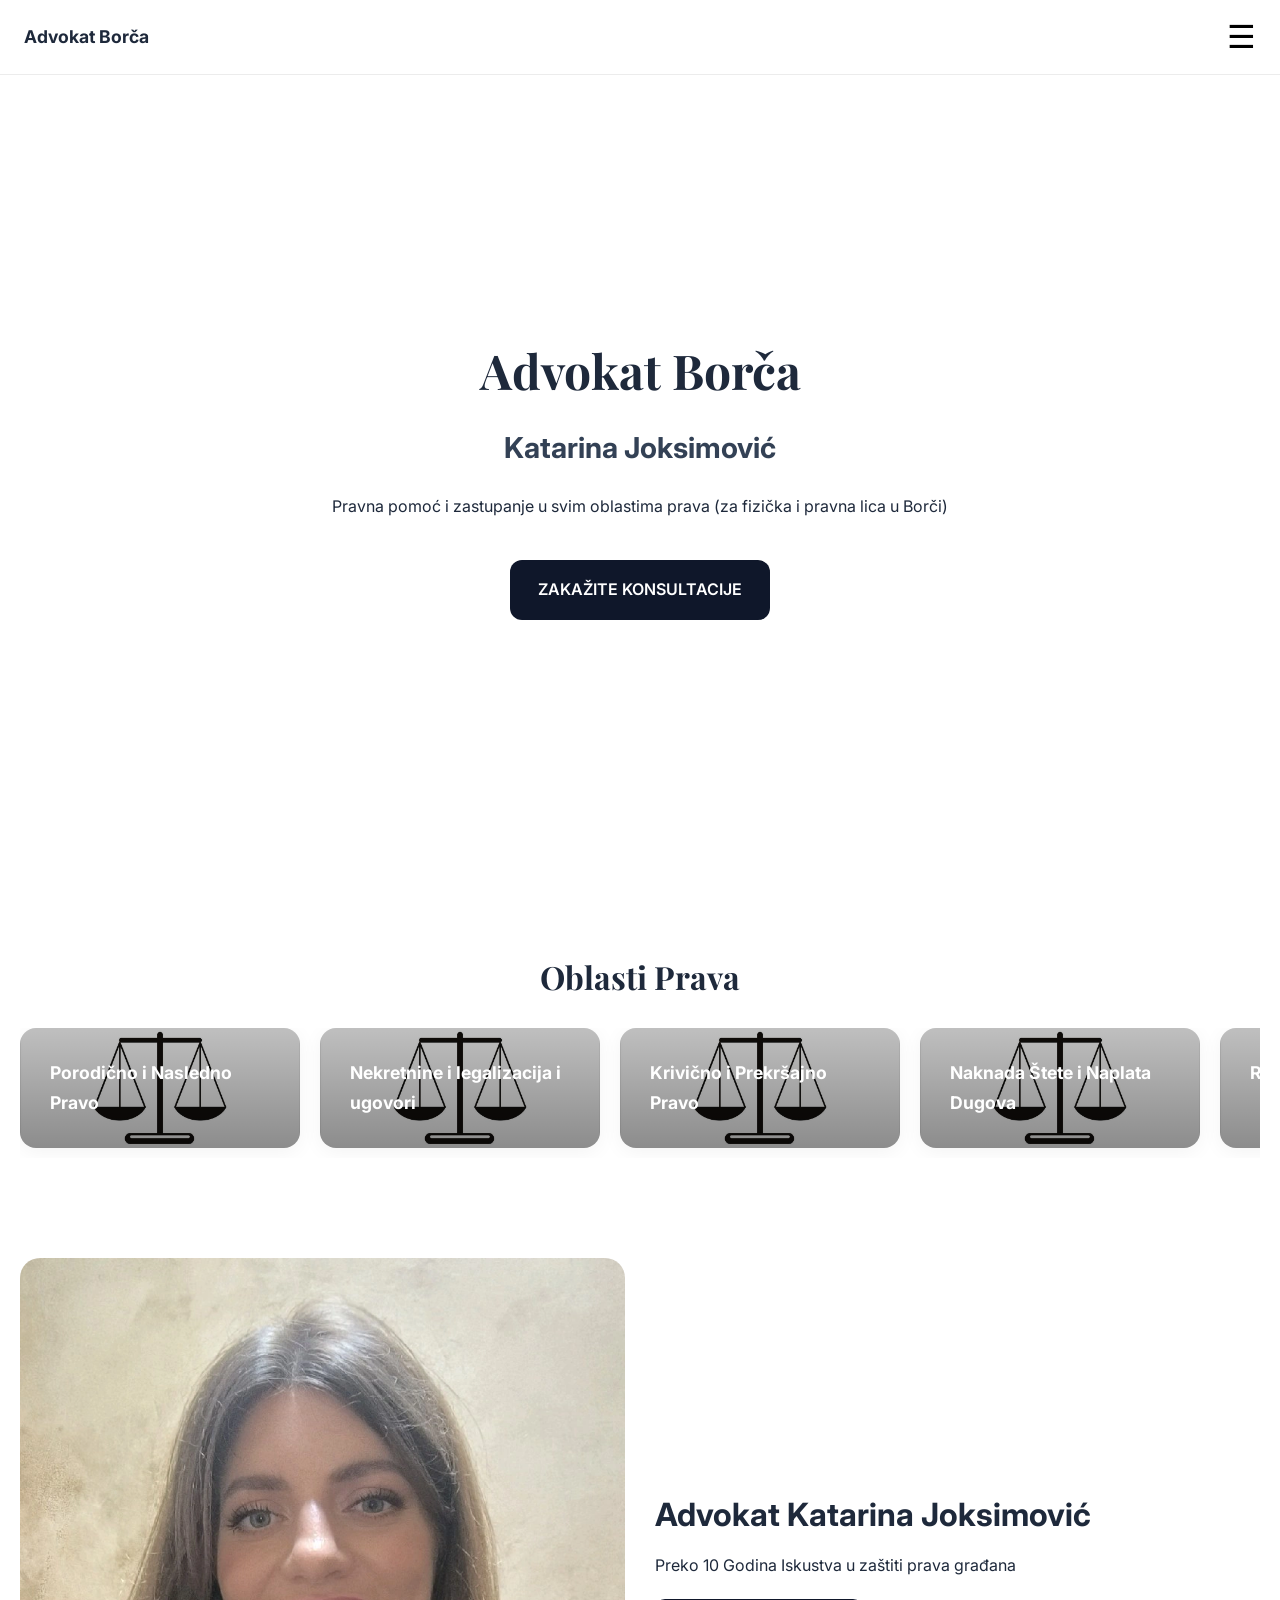
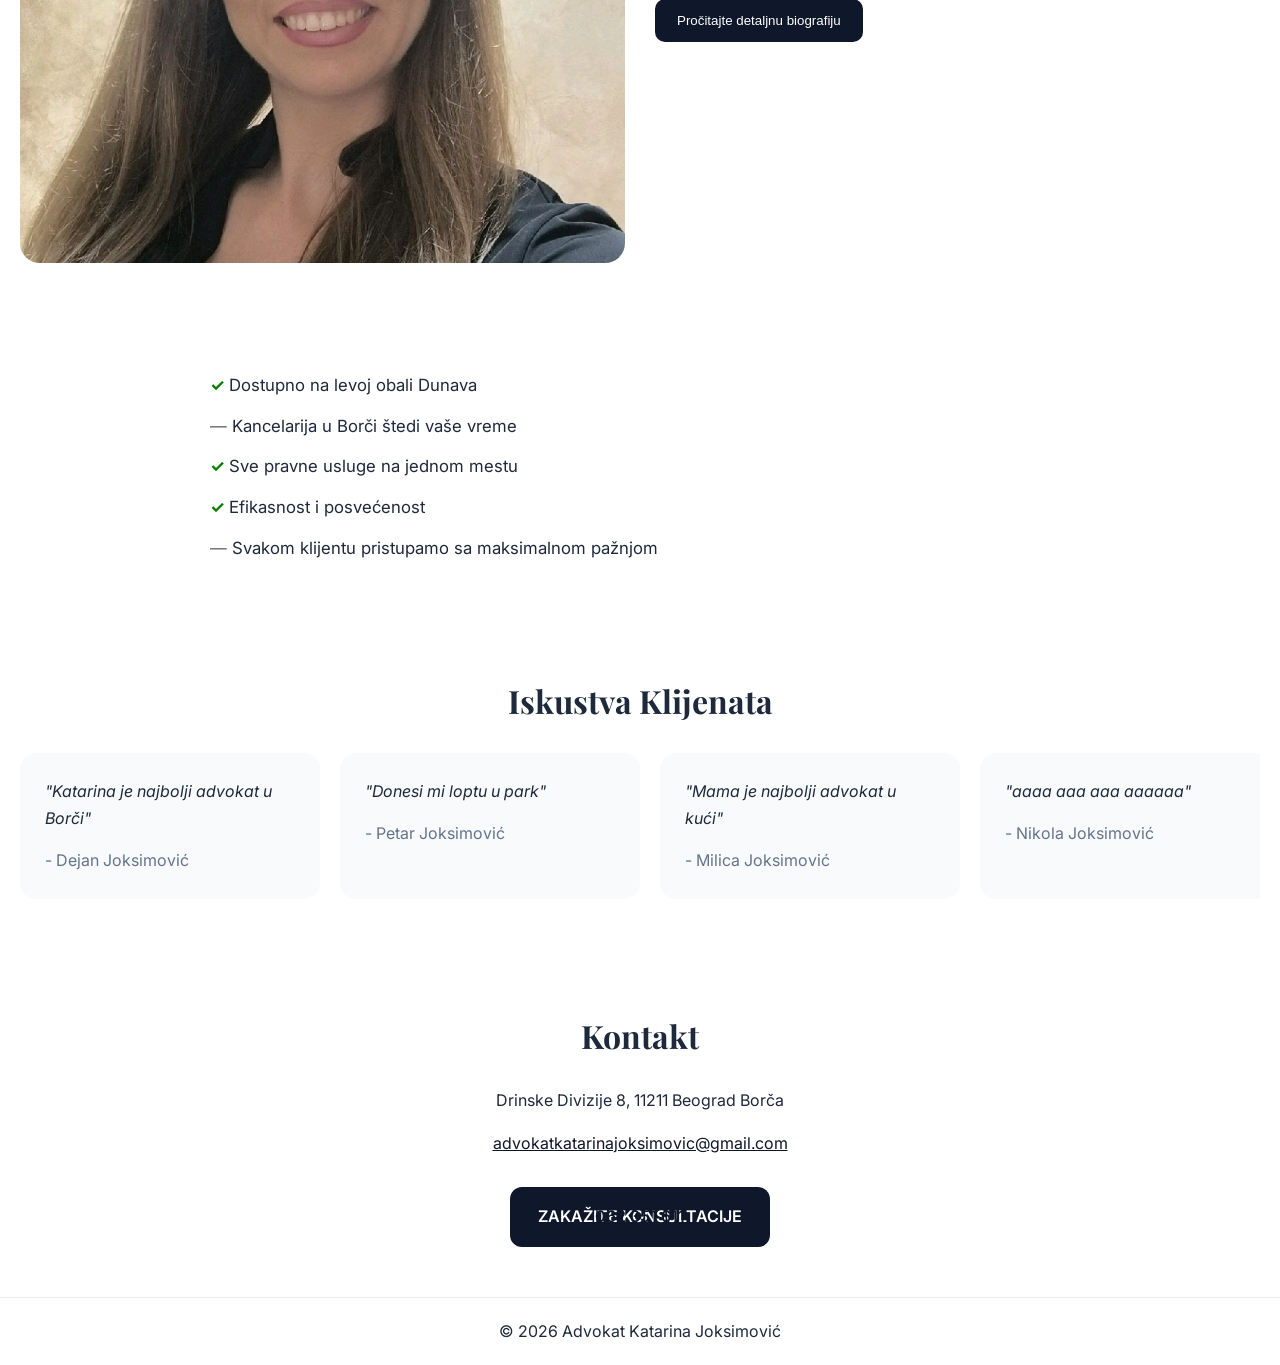
==== index.html @ 2fcada18 "Initial commit" ====
<!DOCTYPE html>
<html lang="sr">
<head>
    <meta charset="UTF-8">
    <meta name="viewport" content="width=device-width, initial-scale=1.0">
    <title>Advokat Borča | Katarina Joksimović</title>

    <meta name="description"
          content="Advokat Katarina Joksimović - Pravna pomoć i zastupanje u svim oblastima prava za fizička i pravna lica u Borči.">

    <link rel="stylesheet" href="css/style.css">

    <link rel="preconnect" href="https://fonts.googleapis.com">
    <link rel="preconnect" href="https://fonts.gstatic.com" crossorigin>

    <link href="https://fonts.googleapis.com/css2?family=Playfair+Display:wght@500;600;700&family=Inter:wght@300;400;500;600&display=swap"
          rel="stylesheet">
</head>
<body>

<header class="header">

    <div class="logo">
        <span>Advokat Borča</span>
    </div>

    <button id="menuBtn" class="menu-btn">
        ☰
    </button>

</header>

<nav id="mobileMenu" class="mobile-menu">

    <a href="#hero">Početna stranica</a>
    <a href="#biografija">Biografija</a>
    <a href="#oblasti">Oblasti prava</a>
    <a href="#kontakt">Kontakt</a>
    <a href="oblasti.html">Blog</a>

</nav>

<section id="hero" class="hero">

    <h1>Advokat Borča</h1>

    <h2>Katarina Joksimović</h2>

    <p>
        Pravna pomoć i zastupanje u svim oblastima prava
        (za fizička i pravna lica u Borči)
    </p>

    <div class="consultation-wrapper">

        <a
                href="#"
                class="consultation-btn"
                data-phone="+38163434047"
        >
            <span class="front">
                ZAKAŽITE KONSULTACIJE
            </span>
        </a>

    </div>

</section>

<section id="oblasti" class="section">

    <h2 class="section-title">
        Oblasti Prava
    </h2>

    <div class="cards-scroll">

        <a href="oblasti.html#porodicno" class="area-card porodicno">
            <h3>Porodično i Nasledno Pravo</h3>
        </a>

        <a href="oblasti.html#nekretnine" class="area-card nekretnine">
            <h3>Nekretnine i legalizacija i ugovori</h3>
        </a>

        <a href="oblasti.html#krivicno" class="area-card krivicno">
            <h3>Krivično i Prekršajno Pravo</h3>
        </a>

        <a href="oblasti.html#steta" class="area-card steta">
            <h3>Naknada Štete i Naplata Dugova</h3>
        </a>

        <a href="oblasti.html#radno" class="area-card radno">
            <h3>Radno i Privredno Pravo</h3>
        </a>

    </div>

</section>

<section id="biografija" class="section biography">

    <div class="bio-image">

        <img
                src="images/katarina.jpg"
                alt="Advokat Katarina Joksimović"
        >

    </div>

    <div class="bio-content">

        <h2>
            Advokat Katarina Joksimović
        </h2>

        <p>
            Preko 10 Godina Iskustva u zaštiti prava građana
        </p>

        <button id="bioBtn" class="bio-btn">
            Pročitajte detaljnu biografiju
        </button>

    </div>

</section>

<div id="bioDrawer" class="drawer">

    <div class="drawer-content">

        <button id="closeDrawer" class="close-btn">
            ✕
        </button>

        <h3>Biografija</h3>

        <p>
            test123 test123 test123 test123 test123 test123
            test123 test123 test123 test123 test123 test123
            test123 test123 test123 test123 test123 test123
            test123 test123 test123 test123 test123 test123
            test123 test123 test123 test123 test123 test123
        </p>

    </div>

</div>

<section class="section advantages">

    <div class="adv-item check">
        Dostupno na levoj obali Dunava
    </div>

    <div class="adv-item dash">
        Kancelarija u Borči štedi vaše vreme
    </div>

    <div class="adv-item check">
        Sve pravne usluge na jednom mestu
    </div>

    <div class="adv-item check">
        Efikasnost i posvećenost
    </div>

    <div class="adv-item dash">
        Svakom klijentu pristupamo sa maksimalnom pažnjom
    </div>

</section>

<section class="section">

    <h2 class="section-title">
        Iskustva Klijenata
    </h2>

    <div class="cards-scroll">

        <div class="quote-card">
            <p>
                "Katarina je najbolji advokat u Borči"
            </p>
            <span>
                - Dejan Joksimović
            </span>
        </div>

        <div class="quote-card">
            <p>
                "Donesi mi loptu u park"
            </p>
            <span>
                - Petar Joksimović
            </span>
        </div>

        <div class="quote-card">
            <p>
                "Mama je najbolji advokat u kući"
            </p>
            <span>
                - Milica Joksimović
            </span>
        </div>

        <div class="quote-card">
            <p>
                "aaaa aaa aaa aaaaaa"
            </p>
            <span>
                - Nikola Joksimović
            </span>
        </div>

    </div>

</section>

<section id="kontakt" class="section contact">

    <h2 class="section-title">
        Kontakt
    </h2>

    <p>
        Drinske Divizije 8,
        11211 Beograd Borča
    </p>

    <p>
        <a href="mailto:advokatkatarinajoksimovic@gmail.com">
            advokatkatarinajoksimovic@gmail.com
        </a>
    </p>

    <div class="contact-button">

        <a
                href="#"
                class="consultation-btn"
                data-phone="+38163434047"
        >

            <span class="front">
                ZAKAŽITE KONSULTACIJE
            </span>

            <span class="back">
                062 351 611
            </span>

        </a>

    </div>

</section>

<a
        href="tel:+38162351611"
        class="floating-call"
        aria-label="Pozovite"
>
    📞
</a>

<footer class="footer">

    <p>
        © 2026 Advokat Katarina Joksimović
    </p>

</footer>

<script src="js/app.js"></script>

</body>
</html>
---- css/style.css ----
/* RESET */

* {
    margin: 0;
    padding: 0;
    box-sizing: border-box;
}

html {
    scroll-behavior: smooth;
}

body {
    font-family: "Inter", sans-serif;
    color: #1e293b;
    background: #ffffff;
    line-height: 1.7;
}

/* Prevent text selection and hide caret by default, but allow in form fields */
html, body, *:not(input):not(textarea):not(select):not([contenteditable]) {
    -webkit-user-select: none;
    -moz-user-select: none;
    -ms-user-select: none;
    user-select: none;

    /* hide text caret when elements somehow become editable */
    caret-color: transparent;

    /* use default arrow cursor for text/blocks */
    cursor: default;
}

/* Keep interactive elements showing pointer cursor */
a, button, .menu-btn, .bio-btn, .consultation-btn, .area-card, .mobile-menu a, .floating-call {
    cursor: pointer;
    /* still prevent selection on these elements */
    -webkit-user-select: none;
    -moz-user-select: none;
    -ms-user-select: none;
    user-select: none;
}

/* Allow normal selection and caret in form controls and contenteditable areas */
input, textarea, select, [contenteditable] {
    -webkit-user-select: text;
    -moz-user-select: text;
    -ms-user-select: text;
    user-select: text;
    caret-color: auto;
    cursor: text;
}

/* HEADER */

.header {
    position: fixed;
    top: 0;
    left: 0;
    width: 100%;
    background: white;
    border-bottom: 1px solid #ececec;
    z-index: 1000;

    display: flex;
    justify-content: space-between;
    align-items: center;

    padding: 18px 24px;
}

.logo {
    font-weight: 700;
    font-size: 1.1rem;
}

.menu-btn {
    background: none;
    border: none;
    font-size: 2rem;
    cursor: pointer;
}

/* MOBILE MENU */

.mobile-menu {
    position: fixed;
    top: 70px;
    right: -100%;
    width: 260px;
    background: white;
    box-shadow: -5px 0 20px rgba(0,0,0,.08);

    display: flex;
    flex-direction: column;

    transition: .3s;
    z-index: 999;
}

.mobile-menu.active {
    right: 0;
}

.mobile-menu a {
    padding: 18px;
    text-decoration: none;
    color: #1e293b;
    border-bottom: 1px solid #ececec;
}

/* HERO */

.hero {
    min-height: 100vh;

    display: flex;
    flex-direction: column;
    justify-content: center;
    align-items: center;

    text-align: center;

    padding: 100px 20px 50px; /* reduced vertical spacing */
}

.hero h1 {
    font-family: "Playfair Display", serif;
    font-size: 3rem;
    margin-bottom: 12px;
}

.hero h2 {
    font-size: 1.8rem;
    margin-bottom: 20px;
    color: #334155;
}

.hero p {
    max-width: 700px;
    margin-bottom: 40px;
}

/* CONSULTATION BUTTON */

.consultation-wrapper {
}

.consultation-btn {
    position: relative;

    width: 260px;
    height: 60px;

    display: block;

    text-decoration: none;

    cursor: pointer;
    border-radius: 12px;
    overflow: visible;
}

/* faces */
.consultation-btn span {
    position: absolute;

    width: 100%;
    height: 100%;

    display: flex;
    align-items: center;
    justify-content: center;

    border-radius: 12px;

    font-weight: 600;
}

.front {
    background: #0f172a;
    color: white;
}

.back {
    display: none;
}

/* make sure hover/active/focus do not change transform or animate */
.consultation-btn:hover,
.consultation-btn:active,
.consultation-btn:focus,
.consultation-btn .front:hover,
.consultation-btn .back:hover {
    box-shadow: none !important;
    opacity: 1 !important;
}

/* ensure no outline on focus (optional accessible change can be added) */
.consultation-btn:focus {
    outline: none;
}

/* GENERAL */

.section {
    padding: 50px 20px; /* reduced from 80px */
}

.section-title {
    text-align: center;
    margin-bottom: 24px; /* reduced from 40px */

    font-size: 2rem;
    font-family: "Playfair Display", serif;
}

/* CAROUSELS */

.cards-scroll {
    display: flex;
    gap: 20px;

    overflow-x: auto;

    scroll-snap-type: x mandatory;

    padding-bottom: 10px; /* slightly reduced */
}

.cards-scroll::-webkit-scrollbar {
    height: 8px;
}

.cards-scroll::-webkit-scrollbar-thumb {
    background: #d6d6d6;
    border-radius: 10px;
}

/* PRACTICE AREA CARDS */

.area-card {
    min-width: 280px;

    text-decoration: none;
    color: inherit;

    background: #f8fafc;
    border-radius: 16px;

    padding: 30px;

    box-shadow: 0 4px 20px rgba(0,0,0,.05);

    scroll-snap-align: start;

    transition: .25s;

    position: relative;
    overflow: hidden;
    color: white; /* text over image */
}

.area-card::after {
    content: "";
    position: absolute;
    inset: 0;
    background: linear-gradient(180deg, rgba(0,0,0,0.25), rgba(0,0,0,0.45));
    pointer-events: none;
}

.area-card h3 {
    font-size: 1.1rem;
    position: relative; /* above overlay */
    z-index: 2;
}

.area-card.porodicno {
    background-image: url('../images/porodicno.jpg');
    background-size: cover;
    background-position: center;
}

.area-card.nekretnine {
    background-image: url('../images/nekretnine.jpg');
    background-size: cover;
    background-position: center;
}

.area-card.krivicno {
    background-image: url('../images/krivicno.jpg');
    background-size: cover;
    background-position: center;
}

.area-card.steta {
    background-image: url('../images/steta.jpg');
    background-size: cover;
    background-position: center;
}

.area-card.radno {
    background-image: url('../images/radno.jpg');
    background-size: cover;
    background-position: center;
}

/* BIOGRAPHY */

.biography {
    display: flex;
    align-items: center;
    gap: 30px; /* reduced from 50px */
}

.bio-image {
    flex: 1;
}

.bio-image img {
    width: 100%;
    border-radius: 20px;
}

.bio-content {
    flex: 1;
}

.bio-content h2 {
    font-size: 2rem;
    margin-bottom: 10px;
}

.bio-content p {
    margin-bottom: 20px;
}

.bio-btn {
    background: #0f172a;
    color: white;

    border: none;

    padding: 14px 22px;

    border-radius: 10px;

    cursor: pointer;
}

/* DRAWER */

.drawer {
    position: fixed;

    top: 0;
    right: -100%;

    width: 420px;
    max-width: 100%;

    height: 100vh;

    background: white;

    box-shadow: -5px 0 20px rgba(0,0,0,.15);

    transition: .3s;

    z-index: 2000;
}

.drawer.active {
    right: 0;
}

.drawer-content {
    padding: 30px;
}

.close-btn {
    background: none;
    border: none;

    font-size: 1.6rem;

    cursor: pointer;

    margin-bottom: 20px;
}

/* ADVANTAGES */

.advantages {
    max-width: 900px;
    margin: auto;
}

.adv-item {
    margin-bottom: 12px; /* reduced from 18px */
    font-size: 1.05rem;
}

.adv-item.check::before {
    content: "✓ ";
    color: green;
    font-weight: bold;
}

.adv-item.dash::before {
    content: "— ";
    color: #666;
}

/* QUOTES */

.quote-card {
    min-width: 300px;

    background: #f8fafc;

    border-radius: 16px;

    padding: 25px;

    scroll-snap-align: start;
}

.quote-card p {
    font-style: italic;
    margin-bottom: 15px;
}

.quote-card span {
    color: #64748b;
}

/* CONTACT */

.contact {
    text-align: center;
}

.contact p {
    margin-bottom: 15px;
}

.contact a {
    color: #0f172a;
}

.contact-button {
    margin-top: 30px;

    display: flex;
    justify-content: center;
}

/* FLOATING CALL */

.floating-call {
    position: fixed;

    bottom: 20px;
    left: 20px;

    width: 60px;
    height: 60px;

    border-radius: 50%;

    background: #0f172a;
    color: white;

    display: none;

    align-items: center;
    justify-content: center;

    text-decoration: none;

    font-size: 1.6rem;

    box-shadow: 0 8px 25px rgba(0,0,0,.2);

    z-index: 999;
}

/* FOOTER */

.footer {
    text-align: center;
    padding: 20px 20px; /* reduced from 30px */
    border-top: 1px solid #ececec;
}

/* RESPONSIVE */

@media (max-width: 768px) {

    .hero h1 {
        font-size: 2.3rem;
    }

    .hero h2 {
        font-size: 1.3rem;
    }

    .biography {
        flex-direction: column;
    }

    .bio-content {
        text-align: center;
    }

    .floating-call {
        display: flex;
    }

    /* On mobile disable flip and show only the label (tel link) */

    .consultation-btn {
        width: 280px;
        transform: none !important;
    }

    .consultation-btn .back {
        display: none;
    }

    .consultation-btn .front {
        position: relative;
        display: flex;
    }

}

@media (min-width: 769px) {

    .mobile-menu {
        width: 300px;
    }
}
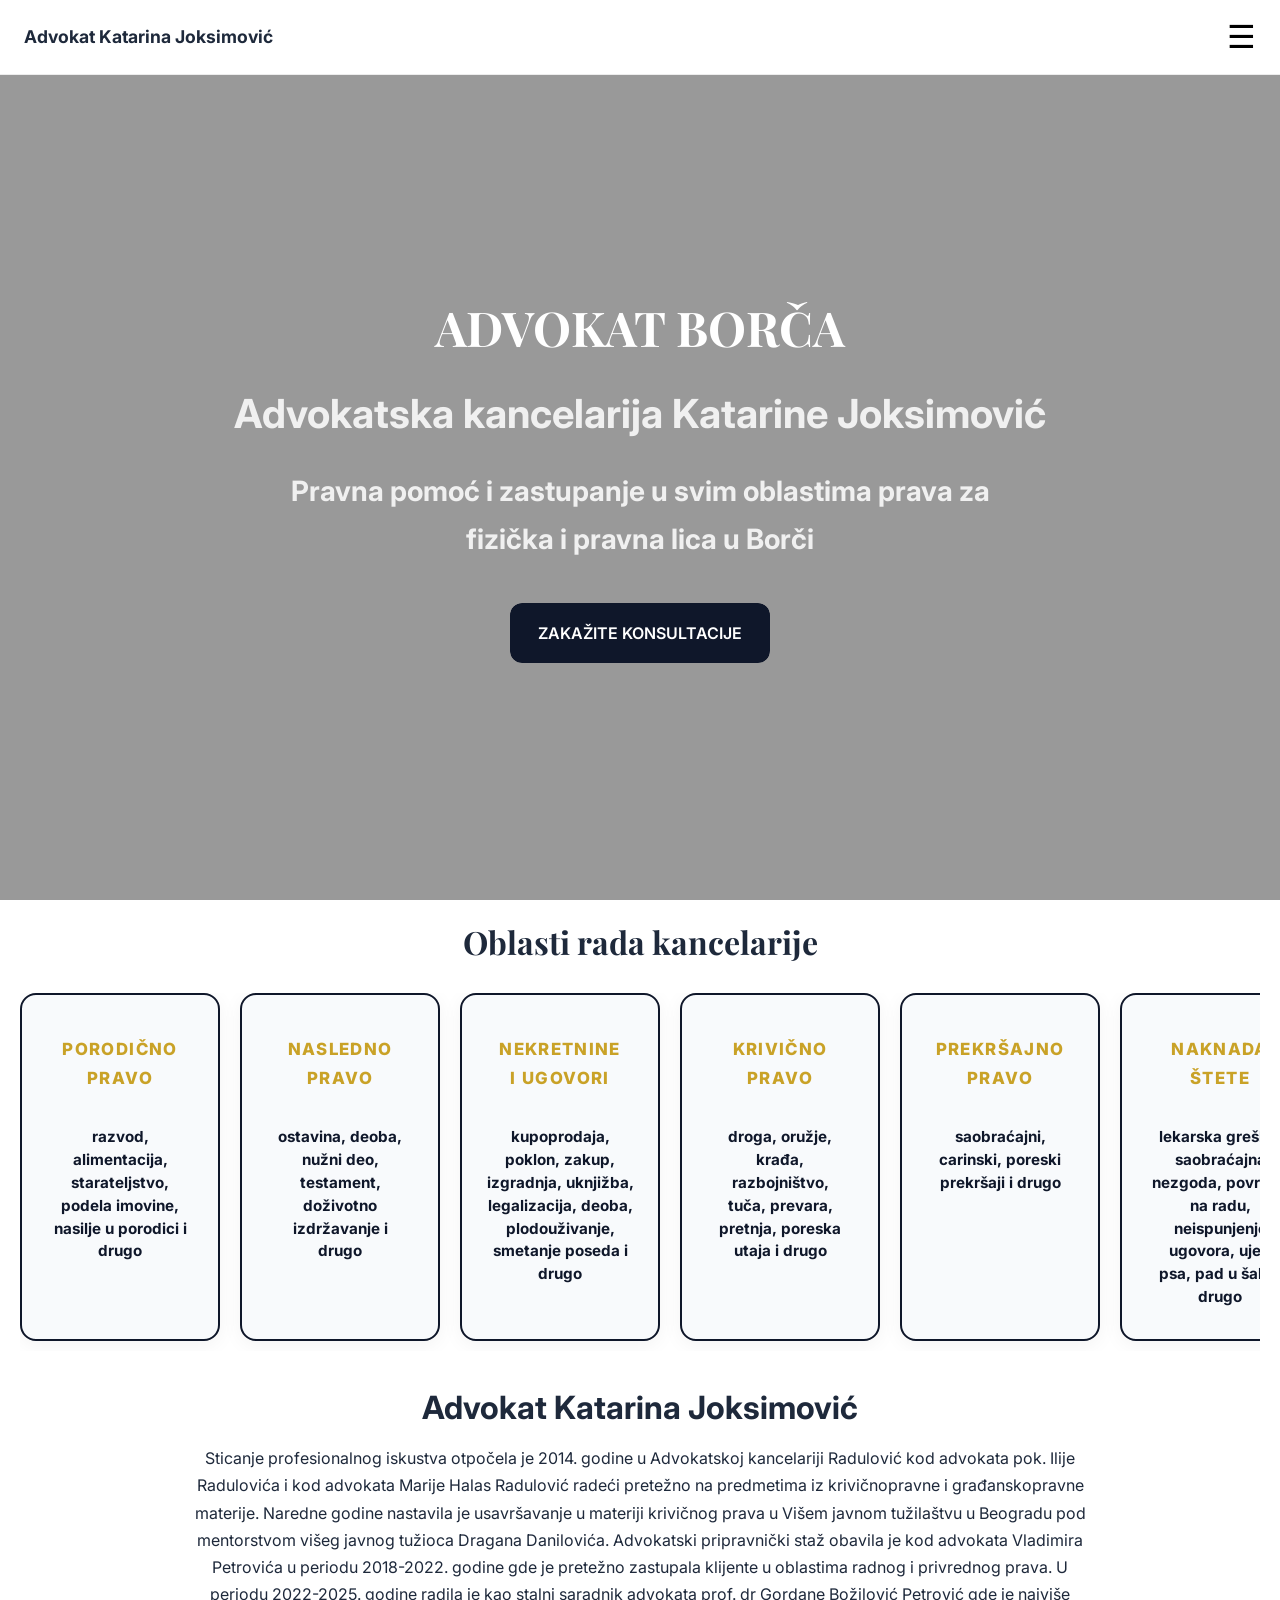
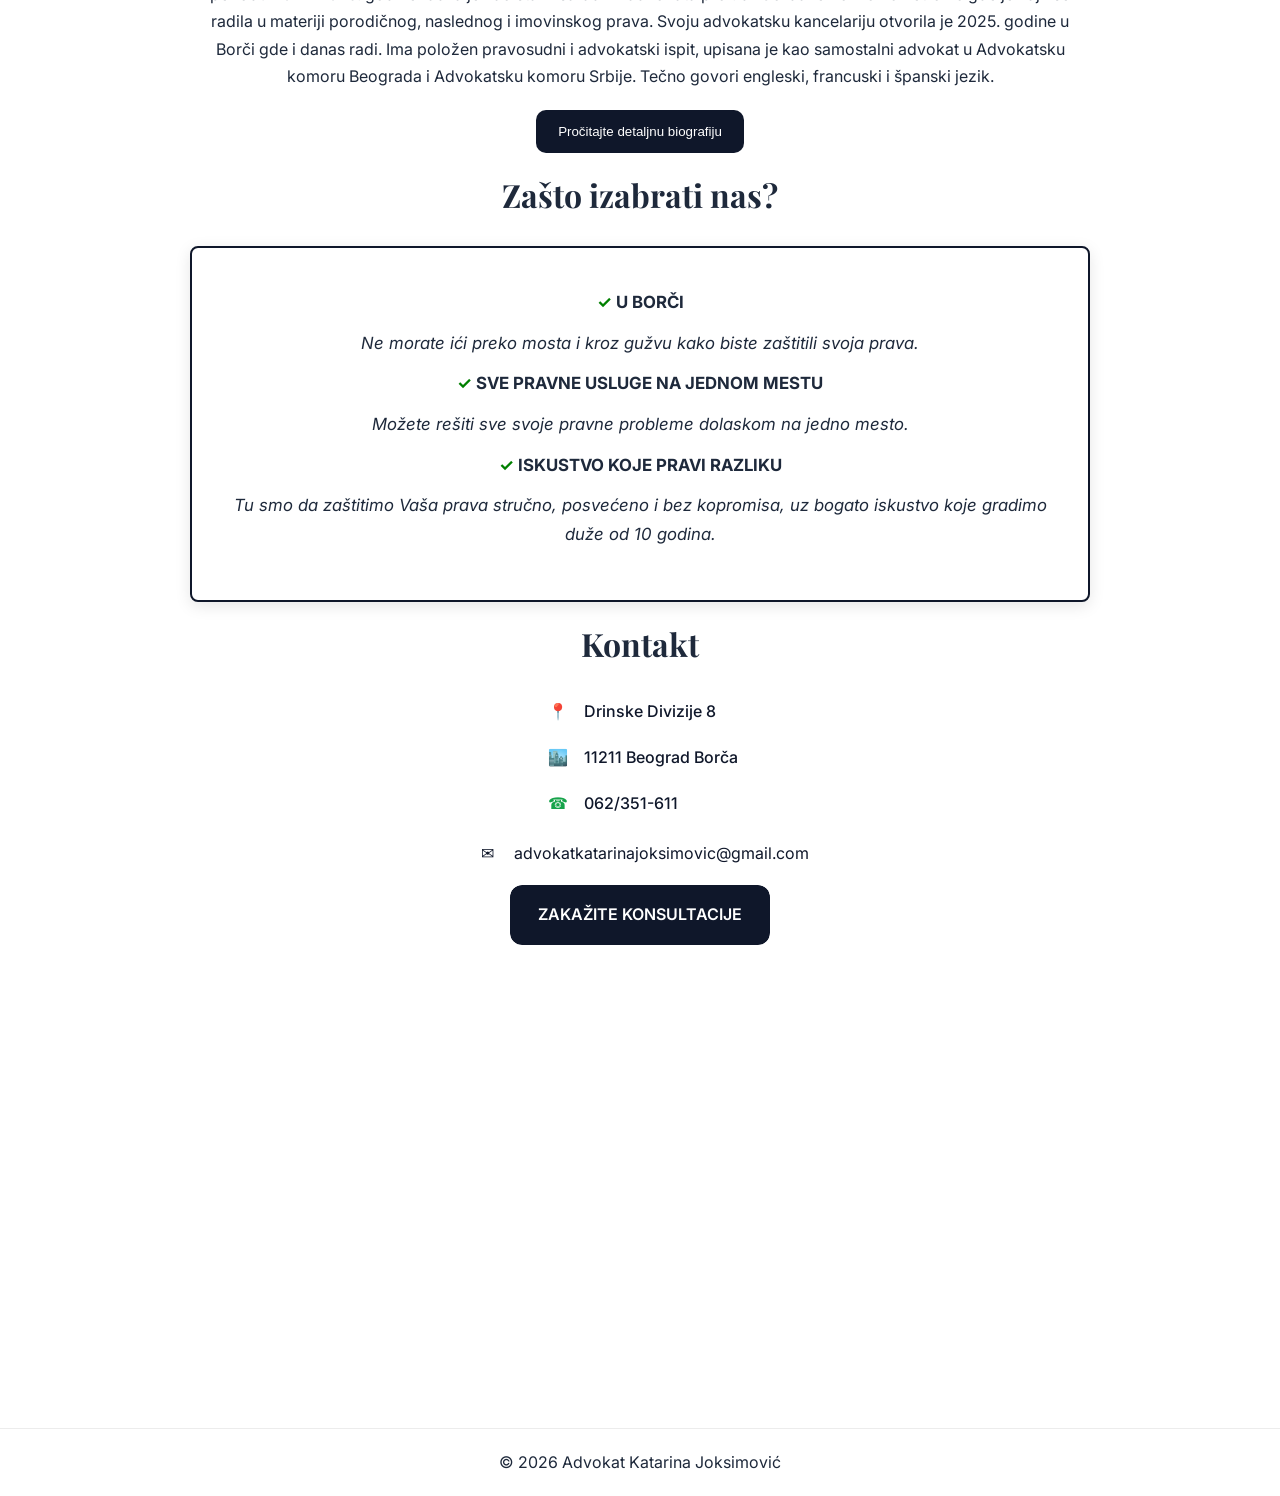
==== commit 8392495e: "first draft" ====
--- a/index.html
+++ b/index.html
@@ -21,7 +21,7 @@
 <header class="header">
 
     <div class="logo">
-        <span>Advokat Borča</span>
+        <span>Advokat Katarina Joksimović</span>
     </div>
 
     <button id="menuBtn" class="menu-btn">
@@ -33,23 +33,22 @@
 <nav id="mobileMenu" class="mobile-menu">
 
     <a href="#hero">Početna stranica</a>
+    <a href="#oblasti">Oblasti rada</a>
     <a href="#biografija">Biografija</a>
-    <a href="#oblasti">Oblasti prava</a>
     <a href="#kontakt">Kontakt</a>
-    <a href="oblasti.html">Blog</a>
 
 </nav>
 
 <section id="hero" class="hero">
 
-    <h1>Advokat Borča</h1>
-
-    <h2>Katarina Joksimović</h2>
-
-    <p>
+    <h1>ADVOKAT BORČA</h1>
+
+    <h2>Advokatska kancelarija Katarine Joksimović</h2>
+
+    <h3>
         Pravna pomoć i zastupanje u svim oblastima prava
-        (za fizička i pravna lica u Borči)
-    </p>
+        za fizička i pravna lica u Borči
+    </h3>
 
     <div class="consultation-wrapper">
 
@@ -61,6 +60,10 @@
             <span class="front">
                 ZAKAŽITE KONSULTACIJE
             </span>
+
+            <span class="back">
+                +381-63-434-047
+            </span>
         </a>
 
     </div>
@@ -70,29 +73,62 @@
 <section id="oblasti" class="section">
 
     <h2 class="section-title">
-        Oblasti Prava
+        Oblasti rada kancelarije
     </h2>
 
     <div class="cards-scroll">
 
-        <a href="oblasti.html#porodicno" class="area-card porodicno">
-            <h3>Porodično i Nasledno Pravo</h3>
-        </a>
-
-        <a href="oblasti.html#nekretnine" class="area-card nekretnine">
-            <h3>Nekretnine i legalizacija i ugovori</h3>
-        </a>
-
-        <a href="oblasti.html#krivicno" class="area-card krivicno">
-            <h3>Krivično i Prekršajno Pravo</h3>
-        </a>
-
-        <a href="oblasti.html#steta" class="area-card steta">
-            <h3>Naknada Štete i Naplata Dugova</h3>
-        </a>
-
-        <a href="oblasti.html#radno" class="area-card radno">
-            <h3>Radno i Privredno Pravo</h3>
+        <a href="porodicno.html" class="area-card porodicno">
+            <h3>
+                <span class="area-card-badge">PORODIČNO PRAVO</span>
+                <span class="area-card-text">razvod, alimentacija, starateljstvo, podela imovine, nasilje u porodici i drugo </span>
+            </h3>
+        </a>
+        <a href="nasledno.html" class="area-card nasledno">
+            <h3>
+                <span class="area-card-badge">NASLEDNO PRAVO</span>
+                <span class="area-card-text">ostavina, deoba, nužni deo, testament, doživotno izdržavanje i drugo </span>
+            </h3>
+        </a>
+
+        <a href="nekretnine.html" class="area-card nekretnine">
+            <h3>
+                <span class="area-card-badge">NEKRETNINE I UGOVORI</span>
+                <span class="area-card-text">kupoprodaja, poklon, zakup, izgradnja, uknjižba, legalizacija, deoba, plodouživanje, smetanje poseda i drugo</span>
+            </h3>
+        </a>
+
+        <a href="krivicno.html" class="area-card krivicno">
+            <h3>
+                <span class="area-card-badge">KRIVIČNO PRAVO</span>
+                <span class="area-card-text">droga, oružje, krađa, razbojništvo, tuča, prevara, pretnja, poreska utaja i drugo </span>
+            </h3>
+        </a>
+        <a href="prekrsajno.html" class="area-card prekrsajno">
+            <h3>
+                <span class="area-card-badge">PREKRŠAJNO PRAVO</span>
+                <span class="area-card-text">saobraćajni, carinski, poreski prekršaji i drugo</span>
+            </h3>
+        </a>
+
+        <a href="steta.html" class="area-card steta">
+            <h3>
+                <span class="area-card-badge">NAKNADA ŠTETE</span>
+                <span class="area-card-text">lekarska greška, saobraćajna nezgoda, povreda na radu, neispunjenje ugovora, ujed psa, pad u šaht i drugo</span>
+            </h3>
+        </a>
+
+        <a href="radno.html" class="area-card radno">
+            <h3>
+                <span class="area-card-badge">RADNO PRAVO</span>
+                <span class="area-card-text">otkaz, rad na crno, doprinosi, prekovremeni rad, dežurstvo, IOP, jubilarna nagrada i drugo</span>
+            </h3>
+        </a>
+        <a href="privredno.html" class="area-card privredno">
+            <h3>
+                <span class="area-card-badge">PRIVREDNO PRAVO</span>
+                <span class="area-card-text">otvaranje firme, sastavljanje ugovora, pravilnika i pojedinačnih akata, naplata potraživanja i drugo</span>
+            </h3>
         </a>
 
     </div>
@@ -101,14 +137,14 @@
 
 <section id="biografija" class="section biography">
 
-    <div class="bio-image">
+    <!-- <div class="bio-image">
 
         <img
                 src="images/katarina.jpg"
                 alt="Advokat Katarina Joksimović"
         >
 
-    </div>
+    </div> -->
 
     <div class="bio-content">
 
@@ -117,7 +153,10 @@
         </h2>
 
         <p>
-            Preko 10 Godina Iskustva u zaštiti prava građana
+Sticanje profesionalnog iskustva otpočela je 2014. godine u Advokatskoj kancelariji Radulović kod advokata pok. Ilije Radulovića i kod advokata Marije Halas Radulović radeći pretežno na predmetima iz krivičnopravne i građanskopravne materije. Naredne godine nastavila je usavršavanje u materiji krivičnog prava u Višem javnom tužilaštvu u Beogradu pod mentorstvom višeg javnog tužioca Dragana Danilovića. Advokatski pripravnički staž obavila je kod advokata Vladimira Petrovića u periodu 2018-2022. godine gde je pretežno zastupala klijente u oblastima radnog i privrednog prava. U periodu 2022-2025. godine radila je kao stalni saradnik advokata prof. dr Gordane Božilović Petrović gde je najviše radila u materiji porodičnog, naslednog i imovinskog prava. Svoju advokatsku kancelariju otvorila je 2025. godine u Borči gde i danas radi. Ima položen pravosudni i advokatski ispit, upisana je kao samostalni advokat u Advokatsku komoru Beograda i Advokatsku komoru Srbije.
+
+Tečno govori engleski, francuski i španski jezik.
+            
         </p>
 
         <button id="bioBtn" class="bio-btn">
@@ -139,88 +178,99 @@
         <h3>Biografija</h3>
 
         <p>
-            test123 test123 test123 test123 test123 test123
-            test123 test123 test123 test123 test123 test123
-            test123 test123 test123 test123 test123 test123
-            test123 test123 test123 test123 test123 test123
-            test123 test123 test123 test123 test123 test123
+            Advokat Katarina Joksimović je rođena i odrasla u Beogradu gde je završila osnovnu školu i gimnaziju.
+Diplomirala je na Pravnom fakultetu Univerziteta u Beogradu kao jedan od najboljih studenata generacije 2013 sa prosečnom ocenom 9,70. Na istom fakultetu, pohađala je i master studije iz oblasti građanskog prava.
+Tri uzastopne godine tokom osnovnih studija bila je dobitnik stipendije za najbolje studente Ministarstva prosvete Republike Srbije, a poslednje godine osnovnih studija i tokom master studija bila je dobitnik  stipendije za najbolje studente ,,Dositeja“ Fonda za mlade talente Republike Srbije. 
+Kao stipendista Pravnog fakulteta, pohađala je sedmodnevnu školu Saveta Evrope na Zlatiboru ,,Human Rights Friendly Judiciary" na engleskom jeziku gde je stekla specijalizovana znanja iz oblasti ljudskih prava i rada Evropskog suda za ljudska prava u Strazburu. U saradnji sa OEBS-om i UNHCR-om, stekla je kliničko pravničko obrazovanje iz ekološkog prava i prava azila. Bila je učesnik i komentator na različitim seminarima i konferencijama na Pravnom fakultetu Univerziteta u Beogradu.
+Sticanje profesionalnog iskustva otpočela je 2014. godine u Advokatskoj kancelariji Radulović kod advokata pok. Ilije Radulovića i kod advokata Marije Halas Radulović radeći pretežno na predmetima iz krivičnopravne i građanskopravne materije. Naredne godine nastavila je usavršavanje u materiji krivičnog prava u Višem javnom tužilaštvu u Beogradu pod mentorstvom višeg javnog tužioca Dragana Danilovića. Advokatski pripravnički staž obavila je kod advokata Vladimira Petrovića u periodu 2018-2022. godine gde je pretežno zastupala klijente u oblastima radnog i privrednog prava. U periodu 2022-2025. godine radila je kao stalni saradnik advokata prof. dr Gordane Božilović Petrović gde je najviše radila u materiji porodičnog, naslednog i imovinskog prava. Svoju advokatsku kancelariju otvorila je 2025. godine u Borči gde i danas radi. Ima položen pravosudni i advokatski ispit, upisana je kao samostalni advokat u Advokatsku komoru Beograda i Advokatsku komoru Srbije.
+
+Tečno govori engleski, francuski i španski jezik, a u radu se služi i italijanskim, ruskim i kineskim jezikom koje aktivno uči.
+
         </p>
 
     </div>
 
 </div>
 
+<h2 class="section-title">
+    Zašto izabrati nas?
+</h2>
+
 <section class="section advantages">
 
     <div class="adv-item check">
-        Dostupno na levoj obali Dunava
-    </div>
-
-    <div class="adv-item dash">
-        Kancelarija u Borči štedi vaše vreme
+        U BORČI
+    </div>
+
+    <div class="adv-item italic">
+        Ne morate ići preko mosta i kroz gužvu kako biste zaštitili svoja prava.
     </div>
 
     <div class="adv-item check">
-        Sve pravne usluge na jednom mestu
+        SVE PRAVNE USLUGE NA JEDNOM MESTU
+    </div>
+
+ <div class="adv-item italic">
+        Možete rešiti sve svoje pravne probleme dolaskom na jedno mesto.
     </div>
 
     <div class="adv-item check">
-        Efikasnost i posvećenost
-    </div>
-
-    <div class="adv-item dash">
-        Svakom klijentu pristupamo sa maksimalnom pažnjom
-    </div>
-
-</section>
-
-<section class="section">
+        ISKUSTVO KOJE PRAVI RAZLIKU
+    </div>
+
+    <div class="adv-item italic">
+        Tu smo da zaštitimo Vaša prava stručno, posvećeno i bez kopromisa, uz bogato iskustvo koje gradimo duže od 10 godina.
+    </div>      
+
+</section>
+
+<!-- <section class="section">
 
     <h2 class="section-title">
-        Iskustva Klijenata
+        Rekli su o nama
     </h2>
 
-    <div class="cards-scroll">
+    <div class="cards-scroll quote-cards">
 
         <div class="quote-card">
             <p>
-                "Katarina je najbolji advokat u Borči"
+                "Najbolji advokat u Borči. Sve mi je lepo i detaljno objasnila, a onda završila posao vrlo brzo i efikasno. "
             </p>
             <span>
-                - Dejan Joksimović
+                - Jovan Glogovac
             </span>
         </div>
 
         <div class="quote-card">
             <p>
-                "Donesi mi loptu u park"
+                "Odlično iskustvo sa advokatskom kancelarijom u Borči. Trebala mi je pravna pomoć u vezi naknade štete i jako sam zadovoljna. Dobila sam kvalitetan pravni savet i maksimalnu podršku tokom celog postupka."
             </p>
             <span>
-                - Petar Joksimović
+                - Milica Radić
             </span>
         </div>
 
         <div class="quote-card">
             <p>
-                "Mama je najbolji advokat u kući"
+                "Trebao mi je advokat u Borči za legalizaciju i dobila sam preporuku za ovu kancelariju. Sve na mestu."
             </p>
             <span>
-                - Milica Joksimović
+                - Ana Mamula
             </span>
         </div>
 
         <div class="quote-card">
             <p>
-                "aaaa aaa aaa aaaaaa"
+                "Imao sam saobraćajnu nesreću i trebao mi je advokat u Borči. Srećom, dobio sam preporuku za Katarinu koja je stvarno stručna i posvećena. Retkost!"
             </p>
             <span>
-                - Nikola Joksimović
-            </span>
-        </div>
-
-    </div>
-
-</section>
+                - Miroslav Joksimović
+            </span>
+        </div>
+
+    </div>
+
+</section> -->
 
 <section id="kontakt" class="section contact">
 
@@ -228,14 +278,25 @@
         Kontakt
     </h2>
 
+    <div class="contact-info">
+        <div class="contact-item">
+            <span class="contact-icon">📍</span>
+            <span>Drinske Divizije 8</span>
+        </div>
+        <div class="contact-item">
+            <span class="contact-icon">🏙️</span>
+            <span>11211 Beograd Borča</span>
+        </div>
+        <div class="contact-item">
+            <span class="contact-icon contact-phone">☎</span>
+            <span>062/351-611</span>
+        </div>
+    </div>
+
     <p>
-        Drinske Divizije 8,
-        11211 Beograd Borča
-    </p>
-
-    <p>
-        <a href="mailto:advokatkatarinajoksimovic@gmail.com">
-            advokatkatarinajoksimovic@gmail.com
+        <a href="mailto:advokatkatarinajoksimovic@gmail.com" class="contact-mail-link">
+            <span class="contact-icon contact-mail">✉</span>
+            <span>advokatkatarinajoksimovic@gmail.com</span>
         </a>
     </p>
 
@@ -252,12 +313,18 @@
             </span>
 
             <span class="back">
-                062 351 611
-            </span>
-
-        </a>
-
-    </div>
+                +381-63-434-047
+            </span>
+
+        </a>
+
+    </div>
+
+    
+    <div style="margin: 30px auto; max-width: 600px; border-radius: 12px; overflow: hidden;">
+        <iframe src="https://www.google.com/maps/embed?pb=!1m18!1m12!1m3!1d2829.462764!2d20.516270!3d44.830610!2m3!1f0!2f0!3f0!3m2!1i1024!2i768!4f13.1!3m3!1m2!1s0x475a70e5e5e5e5e5%3A0xabcd123!2sDrinske%20Divizije%208%2C%2011211%20Borcha%2C%20Belgrade!5e0!3m2!1sen!2srs!4v1234567890" width="100%" height="400" style="border:0;" allowfullscreen="" loading="lazy" referrerpolicy="no-referrer-when-downgrade"></iframe>
+    </div>
+
 
 </section>
 
@@ -269,6 +336,10 @@
     📞
 </a>
 
+<a href="#" id="scrollTopBtn" class="scroll-top" aria-label="Scroll to top">
+    ↑
+</a>
+
 <footer class="footer">
 
     <p>
--- a/css/style.css
+++ b/css/style.css
@@ -15,6 +15,59 @@
     color: #1e293b;
     background: #ffffff;
     line-height: 1.7;
+}
+
+/* Apply consistent base font-size only to non-index pages by using
+   the `content` body class. Add this class to pages that should
+   share the same typography (we will add it to all HTML except index.html). */
+.content {
+    font-size: 16px;
+}
+
+/* Normalize main text and headings inside `.content` pages so all
+   non-index pages display identical typography. */
+.content p {
+    font-size: 16px;
+    line-height: 1.7;
+}
+
+.content p strong,
+.content p b {
+    font-size: 18px !important;
+    font-weight: 700;
+}
+
+.content .section-title {
+    font-size: 2rem; /* keep existing scale but scoped to content pages */
+}
+
+.content .section {
+    padding-top: 12px; /* slightly tighter top padding inside content pages */
+}
+
+/* Override large inline margins and font-size coming from pasted Word HTML */
+.content .section p,
+.content .section div,
+.content .section ul,
+.content .section ol,
+.content .section li {
+    margin-top: 0 !important;
+    margin-bottom: 12px !important;
+    font-size: 16px !important;
+    line-height: 1.7 !important;
+}
+
+.content .section p strong,
+.content .section li strong,
+.content .section p b,
+.content .section li b,
+.content .section span {
+    font-size: 18px !important;
+}
+
+@media (max-width: 768px) {
+    .move-down { margin-top: 20px; }
+    .content .section { padding-top: 8px; }
 }
 
 /* Prevent text selection and hide caret by default, but allow in form fields */
@@ -122,28 +175,39 @@
     text-align: center;
 
     padding: 100px 20px 50px; /* reduced vertical spacing */
+
+    background-image: linear-gradient(rgba(0,0,0,0.4), rgba(0,0,0,0.4)), url('../images/topOfThePageBack.jpg');
+    background-size: cover;
+    background-position: center;
+    background-attachment: fixed;
+    color: white;
 }
 
 .hero h1 {
     font-family: "Playfair Display", serif;
     font-size: 3rem;
     margin-bottom: 12px;
+    color: white;
 }
 
 .hero h2 {
     font-size: 1.8rem;
     margin-bottom: 20px;
-    color: #334155;
-}
-
-.hero p {
+    color: #f0f0f0;
+    font-size: 2.5rem;
+}
+
+.hero h3 {
     max-width: 700px;
     margin-bottom: 40px;
+    color: #f0f0f0;
+    font-size: 1.75rem;
 }
 
 /* CONSULTATION BUTTON */
 
 .consultation-wrapper {
+    perspective: 1000px;
 }
 
 .consultation-btn {
@@ -156,9 +220,16 @@
 
     text-decoration: none;
 
+    -webkit-transform-style: preserve-3d;
+    transform-style: preserve-3d;
+    -webkit-transition: -webkit-transform .6s cubic-bezier(.2,.8,.2,1);
+    transition: transform .6s cubic-bezier(.2,.8,.2,1);
+    -webkit-transform-origin: center center;
+    transform-origin: center center;
+
     cursor: pointer;
     border-radius: 12px;
-    overflow: visible;
+    overflow: hidden;
 }
 
 /* faces */
@@ -174,16 +245,103 @@
 
     border-radius: 12px;
 
+    backface-visibility: hidden;
+    -webkit-backface-visibility: hidden;
+    transform-style: preserve-3d;
+
     font-weight: 600;
+    -webkit-transition: background-color .25s ease, color .25s ease, -webkit-transform .2s ease, opacity .2s ease;
+    transition: background-color .25s ease, color .25s ease, transform .2s ease, opacity .2s ease;
 }
 
 .front {
     background: #0f172a;
     color: white;
+    transform: rotateX(0deg) translateZ(0);
+    z-index: 2;
 }
 
 .back {
-    display: none;
+    background: #c9a227;
+    color: white;
+    transform: rotateX(180deg) translateZ(0);
+    opacity: 0;
+    visibility: hidden;
+    z-index: 1;
+    transition: opacity .2s ease, visibility .2s ease;
+}
+
+.consultation-btn.show-number {
+    transform: rotateX(180deg);
+}
+
+.consultation-btn.show-number .front {
+    transform: rotateX(180deg);
+    opacity: 0;
+    visibility: hidden;
+    z-index: 1;
+}
+
+.consultation-btn.show-number .back {
+    transform: rotateX(0deg);
+    opacity: 1;
+    visibility: visible;
+    z-index: 2;
+}
+
+/* tactile press animation */
+.consultation-btn:active {
+    -webkit-transform: scale(.98);
+    transform: scale(.98);
+    box-shadow: inset 0 2px 6px rgba(0,0,0,.06);
+}
+
+/* number-shown state: show number on front without 3D flip */
+.consultation-btn.number-shown {
+    -webkit-transform: none !important;
+    transform: none !important;
+}
+
+.consultation-btn.number-shown .front {
+    display: flex !important;
+    align-items: center;
+    justify-content: center;
+    font-weight: 700;
+    letter-spacing: .5px;
+    background: #c9a227 !important;
+    color: white !important;
+    -webkit-transform: scale(1.02);
+    transform: scale(1.02);
+    -webkit-transition: background-color .25s ease, -webkit-transform .2s ease;
+    transition: background-color .25s ease, transform .2s ease;
+}
+
+.consultation-btn.number-shown .back {
+    display: none !important;
+}
+
+/* When `.number-shown` is used instead, show the number on the front (no 3D flip)
+   This is a cross-browser fallback so the button remains visible and readable. */
+.consultation-btn.number-shown {
+    -webkit-transform: none !important;
+    transform: none !important;
+}
+
+.consultation-btn.number-shown .front {
+    display: flex !important;
+    align-items: center;
+    justify-content: center;
+    font-weight: 700;
+    letter-spacing: .5px;
+}
+
+.consultation-btn.number-shown .front {
+    background: #c9a227 !important;
+    color: white !important;
+}
+
+.consultation-btn.number-shown .back {
+    display: none !important;
 }
 
 /* make sure hover/active/focus do not change transform or animate */
@@ -196,6 +354,17 @@
     opacity: 1 !important;
 }
 
+@media (max-width: 768px) {
+    .consultation-btn {
+        transform: none;
+        transition: none;
+    }
+
+    .consultation-btn .back {
+        display: none;
+    }
+}
+
 /* ensure no outline on focus (optional accessible change can be added) */
 .consultation-btn:focus {
     outline: none;
@@ -204,8 +373,7 @@
 /* GENERAL */
 
 .section {
-    padding: 50px 20px; /* reduced from 80px */
-}
+    padding: 15px 20px; /* reduced from 80px */    scroll-margin-top: 80px; /* offset for fixed header */}
 
 .section-title {
     text-align: center;
@@ -215,6 +383,10 @@
     font-family: "Playfair Display", serif;
 }
 
+.move-down {
+    margin-top: 80px;
+}
+
 /* CAROUSELS */
 
 .cards-scroll {
@@ -226,6 +398,13 @@
     scroll-snap-type: x mandatory;
 
     padding-bottom: 10px; /* slightly reduced */
+}
+
+@media (min-width: 769px) {
+    .cards-scroll {
+        width: 100%;
+        min-width: 100%;
+    }
 }
 
 .cards-scroll::-webkit-scrollbar {
@@ -241,9 +420,10 @@
 
 .area-card {
     min-width: 280px;
+    min-height: 300px;
 
     text-decoration: none;
-    color: inherit;
+    color: #0f172a;
 
     background: #f8fafc;
     border-radius: 16px;
@@ -258,14 +438,26 @@
 
     position: relative;
     overflow: hidden;
-    color: white; /* text over image */
+
+    display: flex;
+    flex-direction: column;
+    align-items: center;
+    text-align: center;
+    border: 2px solid #0f172a;
+}
+
+@media (min-width: 769px) {
+    .area-card {
+        flex: 1 1 auto;
+        min-width: 200px;
+    }
 }
 
 .area-card::after {
     content: "";
     position: absolute;
     inset: 0;
-    background: linear-gradient(180deg, rgba(0,0,0,0.25), rgba(0,0,0,0.45));
+    background: none;
     pointer-events: none;
 }
 
@@ -273,36 +465,29 @@
     font-size: 1.1rem;
     position: relative; /* above overlay */
     z-index: 2;
-}
-
-.area-card.porodicno {
-    background-image: url('../images/porodicno.jpg');
-    background-size: cover;
-    background-position: center;
-}
-
-.area-card.nekretnine {
-    background-image: url('../images/nekretnine.jpg');
-    background-size: cover;
-    background-position: center;
-}
-
-.area-card.krivicno {
-    background-image: url('../images/krivicno.jpg');
-    background-size: cover;
-    background-position: center;
-}
-
-.area-card.steta {
-    background-image: url('../images/steta.jpg');
-    background-size: cover;
-    background-position: center;
-}
-
-.area-card.radno {
-    background-image: url('../images/radno.jpg');
-    background-size: cover;
-    background-position: center;
+    display: flex;
+    flex-direction: column;
+    align-items: center;
+    gap: 12px;
+}
+
+.area-card-badge {
+    display: block;
+    color: #c9a227;
+    font-size: 1.05rem;
+    font-weight: 800;
+    text-transform: uppercase;
+    letter-spacing: .08em;
+    margin-bottom: 12px;
+    padding: 10px 14px;
+
+    border-radius: 12px;
+}
+
+.area-card-text {
+    display: block;
+    font-size: .95rem;
+    line-height: 1.5;
 }
 
 /* BIOGRAPHY */
@@ -311,10 +496,13 @@
     display: flex;
     align-items: center;
     gap: 30px; /* reduced from 50px */
+    justify-content: center;
 }
 
 .bio-image {
     flex: 1;
+    display: flex;
+    justify-content: center;
 }
 
 .bio-image img {
@@ -323,7 +511,12 @@
 }
 
 .bio-content {
-    flex: 1;
+    flex: 0 1 900px;
+    max-width: 900px;
+    display: flex;
+    flex-direction: column;
+    align-items: center;
+    text-align: center;
 }
 
 .bio-content h2 {
@@ -346,6 +539,8 @@
     border-radius: 10px;
 
     cursor: pointer;
+    display: inline-block;
+    margin: 0 auto;
 }
 
 /* DRAWER */
@@ -360,6 +555,8 @@
     max-width: 100%;
 
     height: 100vh;
+    overflow-y: auto;
+    -webkit-overflow-scrolling: touch;
 
     background: white;
 
@@ -376,6 +573,17 @@
 
 .drawer-content {
     padding: 30px;
+}
+
+@media (min-width: 769px) {
+    .drawer {
+        width: 840px;
+    }
+
+    .drawer-content {
+        width: 840px;
+        max-width: 100%;
+    }
 }
 
 .close-btn {
@@ -394,11 +602,21 @@
 .advantages {
     max-width: 900px;
     margin: auto;
+    text-align: center;
+    border: 2px solid #0f172a;
+    border-radius: 8px;
+    padding: 40px;
+    background: #ffffff;
+    box-shadow: 0 4px 16px rgba(0,0,0,.1);
 }
 
 .adv-item {
     margin-bottom: 12px; /* reduced from 18px */
     font-size: 1.05rem;
+}
+
+.adv-item.check {
+    font-weight: bold;
 }
 
 .adv-item.check::before {
@@ -407,15 +625,15 @@
     font-weight: bold;
 }
 
-.adv-item.dash::before {
-    content: "— ";
-    color: #666;
+.adv-item.italic {
+    font-style: italic;
 }
 
 /* QUOTES */
 
 .quote-card {
     min-width: 300px;
+    /* min-height: 300px; */
 
     background: #f8fafc;
 
@@ -424,33 +642,120 @@
     padding: 25px;
 
     scroll-snap-align: start;
+}
+
+.quote-cards {
+    align-items: stretch;
+}
+
+.quote-card {
+    display: flex;
+    flex-direction: column;
+    justify-content: space-between;
 }
 
 .quote-card p {
     font-style: italic;
-    margin-bottom: 15px;
+    margin-bottom: 8px;
 }
 
 .quote-card span {
     color: #64748b;
 }
 
+@media (min-width: 769px) {
+    .quote-card {
+        flex: 1 1 auto;
+        min-width: 200px;
+    }
+}
+
+/* TABLE OF CONTENTS */
+
+.table-of-contents {
+    display: flex;
+    flex-direction: column;
+    gap: 12px;
+    max-width: 600px;
+    margin: 0 auto;
+}
+
+.toc-link {
+    display: block;
+    padding: 12px 16px;
+    background: #f8fafc;
+    border-radius: 8px;
+    text-decoration: none;
+    color: #0f172a;
+    border-left: 4px solid #c9a227;
+    transition: .25s;
+    font-weight: 500;
+}
+
+.toc-link:hover {
+    background: #e2e8f0;
+    transform: translateX(4px);
+}
+
 /* CONTACT */
 
 .contact {
     text-align: center;
 }
 
+.contact-info {
+    display: inline-flex;
+    flex-direction: column;
+    gap: 14px;
+    margin-bottom: 18px;
+    text-align: left;
+}
+
+.contact-item {
+    display: inline-flex;
+    align-items: center;
+    gap: 10px;
+    color: #0f172a;
+    font-weight: 500;
+}
+
+.contact-icon {
+    display: inline-flex;
+    align-items: center;
+    justify-content: center;
+    width: 32px;
+    height: 32px;
+    color: #0f172a;
+    font-size: 1rem;
+    font-family: "Segoe UI Symbol", "Arial", sans-serif;
+}
+
+.contact-phone {
+    color: #16a34a;
+}
+
 .contact p {
     margin-bottom: 15px;
 }
 
 .contact a {
     color: #0f172a;
+    text-decoration: none;
+}
+
+.contact-mail-link {
+    display: inline-flex;
+    align-items: center;
+    gap: 10px;
+}
+
+.contact-icon.contact-mail {
+    color: #0f172a;
 }
 
 .contact-button {
-    margin-top: 30px;
+    margin-top: 10px;
+    margin-bottom: 20px;
 
     display: flex;
     justify-content: center;
@@ -461,11 +766,11 @@
 .floating-call {
     position: fixed;
 
-    bottom: 20px;
-    left: 20px;
-
-    width: 60px;
-    height: 60px;
+    bottom: 24px;
+    left: 24px;
+
+    width: 48px;
+    height: 48px;
 
     border-radius: 50%;
 
@@ -479,11 +784,51 @@
 
     text-decoration: none;
 
-    font-size: 1.6rem;
+    font-size: 1.4rem;
 
     box-shadow: 0 8px 25px rgba(0,0,0,.2);
 
     z-index: 999;
+}
+
+.scroll-top {
+    position: fixed;
+    bottom: 24px;
+    right: 24px;
+    width: 48px;
+    height: 48px;
+    display: flex;
+    align-items: center;
+    justify-content: center;
+    background: #0f172a;
+    color: white;
+    text-decoration: none;
+    border-radius: 50%;
+    font-size: 1.8rem;
+    box-shadow: 0 14px 30px rgba(0,0,0,.15);
+    opacity: 0;
+    visibility: hidden;
+    transform: translateY(16px);
+    transition: opacity .25s ease, transform .25s ease, visibility .25s ease;
+    z-index: 1100;
+}
+
+.scroll-top.visible {
+    opacity: 1;
+    visibility: visible;
+    transform: translateY(0);
+}
+
+.scroll-top:hover {
+    background: #c9a227;
+    color: #0f172a;
+}
+
+@media (max-width: 768px) {
+    .scroll-top {
+        bottom: 24px;
+        right: 18px;
+    }
 }
 
 /* FOOTER */
@@ -506,6 +851,10 @@
         font-size: 1.3rem;
     }
 
+    .hero p {
+        font-size: 1rem;
+    }
+
     .biography {
         flex-direction: column;
     }
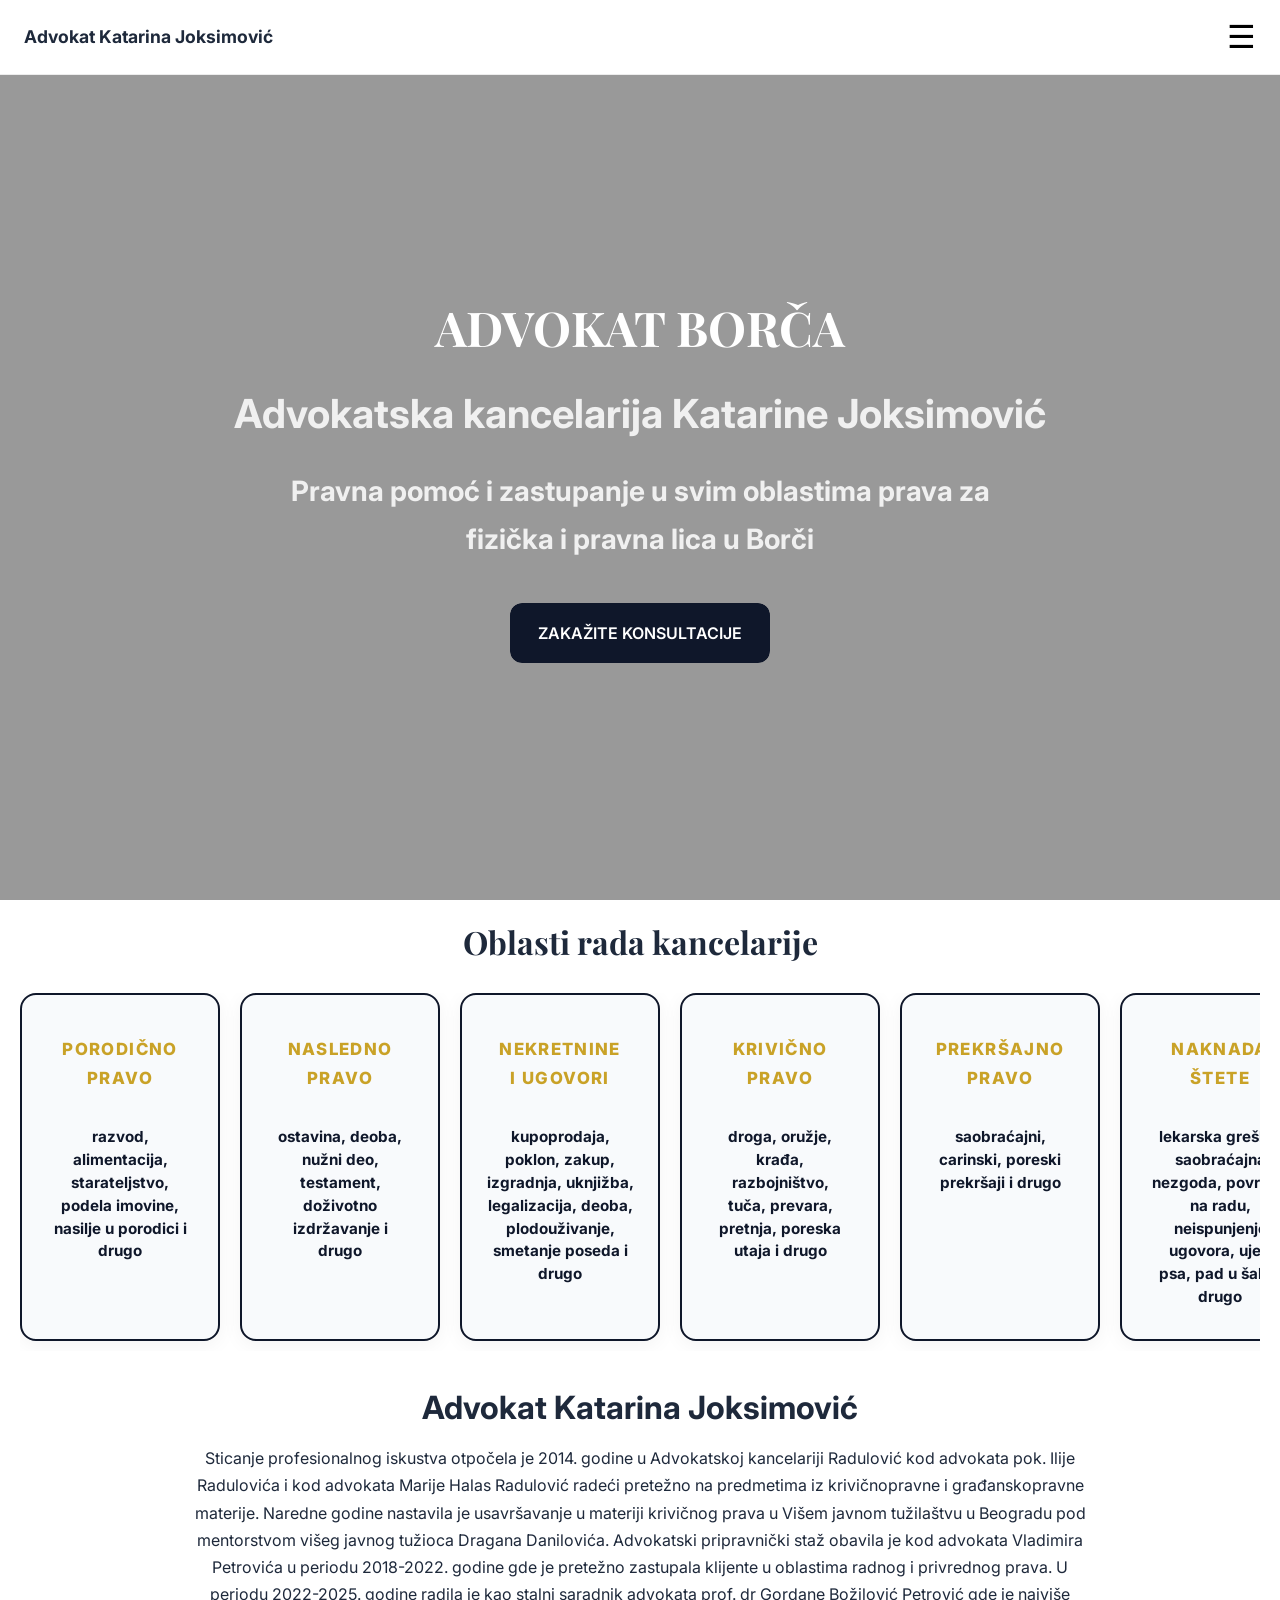
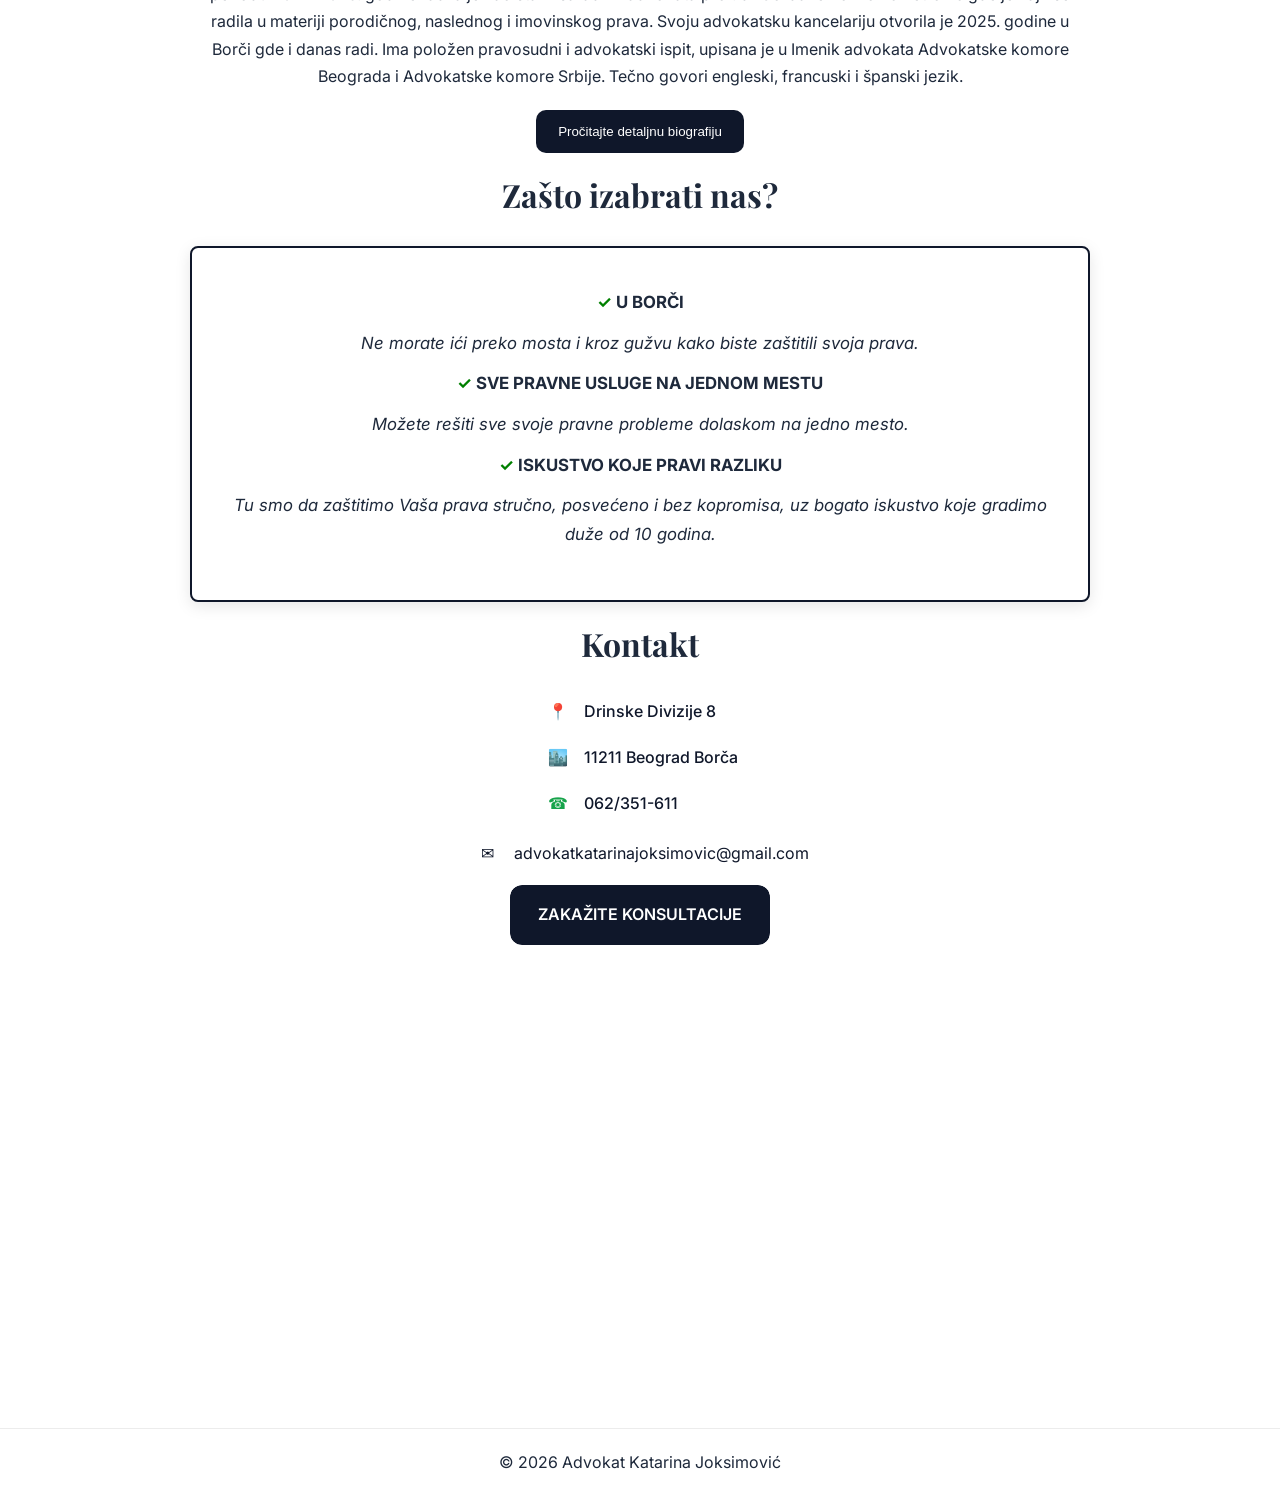
==== commit b2f61ff2: "changes" ====
--- a/index.html
+++ b/index.html
@@ -55,14 +55,14 @@
         <a
                 href="#"
                 class="consultation-btn"
-                data-phone="+38163434047"
+                data-phone="+38162351611"
         >
             <span class="front">
                 ZAKAŽITE KONSULTACIJE
             </span>
 
             <span class="back">
-                +381-63-434-047
+                +381-62-351-611
             </span>
         </a>
 
@@ -153,7 +153,8 @@
         </h2>
 
         <p>
-Sticanje profesionalnog iskustva otpočela je 2014. godine u Advokatskoj kancelariji Radulović kod advokata pok. Ilije Radulovića i kod advokata Marije Halas Radulović radeći pretežno na predmetima iz krivičnopravne i građanskopravne materije. Naredne godine nastavila je usavršavanje u materiji krivičnog prava u Višem javnom tužilaštvu u Beogradu pod mentorstvom višeg javnog tužioca Dragana Danilovića. Advokatski pripravnički staž obavila je kod advokata Vladimira Petrovića u periodu 2018-2022. godine gde je pretežno zastupala klijente u oblastima radnog i privrednog prava. U periodu 2022-2025. godine radila je kao stalni saradnik advokata prof. dr Gordane Božilović Petrović gde je najviše radila u materiji porodičnog, naslednog i imovinskog prava. Svoju advokatsku kancelariju otvorila je 2025. godine u Borči gde i danas radi. Ima položen pravosudni i advokatski ispit, upisana je kao samostalni advokat u Advokatsku komoru Beograda i Advokatsku komoru Srbije.
+Sticanje profesionalnog iskustva otpočela je 2014. godine u Advokatskoj kancelariji Radulović kod advokata pok. Ilije Radulovića i kod advokata Marije Halas Radulović radeći pretežno na predmetima iz krivičnopravne i građanskopravne materije. Naredne godine nastavila je usavršavanje u materiji krivičnog prava u Višem javnom tužilaštvu u Beogradu pod mentorstvom višeg javnog tužioca Dragana Danilovića. Advokatski pripravnički staž obavila je kod advokata Vladimira Petrovića u periodu 2018-2022. godine gde je pretežno zastupala klijente u oblastima radnog i privrednog prava. U periodu 2022-2025. godine radila je kao stalni saradnik advokata prof. dr Gordane Božilović Petrović gde je najviše radila u materiji porodičnog, naslednog i imovinskog prava. Svoju advokatsku kancelariju otvorila je 2025. godine u Borči gde i danas radi. Ima položen pravosudni i advokatski ispit, upisana je u Imenik advokata Advokatske komore Beograda i Advokatske komore Srbije.
+
 
 Tečno govori engleski, francuski i španski jezik.
             
@@ -181,8 +182,8 @@
             Advokat Katarina Joksimović je rođena i odrasla u Beogradu gde je završila osnovnu školu i gimnaziju.
 Diplomirala je na Pravnom fakultetu Univerziteta u Beogradu kao jedan od najboljih studenata generacije 2013 sa prosečnom ocenom 9,70. Na istom fakultetu, pohađala je i master studije iz oblasti građanskog prava.
 Tri uzastopne godine tokom osnovnih studija bila je dobitnik stipendije za najbolje studente Ministarstva prosvete Republike Srbije, a poslednje godine osnovnih studija i tokom master studija bila je dobitnik  stipendije za najbolje studente ,,Dositeja“ Fonda za mlade talente Republike Srbije. 
-Kao stipendista Pravnog fakulteta, pohađala je sedmodnevnu školu Saveta Evrope na Zlatiboru ,,Human Rights Friendly Judiciary" na engleskom jeziku gde je stekla specijalizovana znanja iz oblasti ljudskih prava i rada Evropskog suda za ljudska prava u Strazburu. U saradnji sa OEBS-om i UNHCR-om, stekla je kliničko pravničko obrazovanje iz ekološkog prava i prava azila. Bila je učesnik i komentator na različitim seminarima i konferencijama na Pravnom fakultetu Univerziteta u Beogradu.
-Sticanje profesionalnog iskustva otpočela je 2014. godine u Advokatskoj kancelariji Radulović kod advokata pok. Ilije Radulovića i kod advokata Marije Halas Radulović radeći pretežno na predmetima iz krivičnopravne i građanskopravne materije. Naredne godine nastavila je usavršavanje u materiji krivičnog prava u Višem javnom tužilaštvu u Beogradu pod mentorstvom višeg javnog tužioca Dragana Danilovića. Advokatski pripravnički staž obavila je kod advokata Vladimira Petrovića u periodu 2018-2022. godine gde je pretežno zastupala klijente u oblastima radnog i privrednog prava. U periodu 2022-2025. godine radila je kao stalni saradnik advokata prof. dr Gordane Božilović Petrović gde je najviše radila u materiji porodičnog, naslednog i imovinskog prava. Svoju advokatsku kancelariju otvorila je 2025. godine u Borči gde i danas radi. Ima položen pravosudni i advokatski ispit, upisana je kao samostalni advokat u Advokatsku komoru Beograda i Advokatsku komoru Srbije.
+Kao stipendista Pravnog fakulteta, pohađala je sedmodnevnu školu Saveta Evrope na Zlatiboru ,,Human Rights Friendly Judiciary" na engleskom jeziku gde je stekla specijalizovana znanja iz oblasti ljudskih prava i zastupanja pred Evropskim sudom za ljudska prava u Strazburu. U saradnji sa OEBS-om i UNHCR-om, stekla je kliničko pravničko obrazovanje iz ekološkog prava i prava azila. Bila je učesnik i komentator na različitim seminarima i konferencijama na Pravnom fakultetu Univerziteta u Beogradu.
+Sticanje profesionalnog iskustva otpočela je 2014. godine u Advokatskoj kancelariji Radulović kod advokata pok. Ilije Radulovića i kod advokata Marije Halas Radulović radeći pretežno na predmetima iz krivičnopravne i građanskopravne materije. Naredne godine nastavila je usavršavanje u materiji krivičnog prava u Višem javnom tužilaštvu u Beogradu pod mentorstvom višeg javnog tužioca Dragana Danilovića. Advokatski pripravnički staž obavila je kod advokata Vladimira Petrovića u periodu 2018-2022. godine gde je pretežno zastupala klijente u oblastima radnog i privrednog prava. U periodu 2022-2025. godine radila je kao stalni saradnik advokata prof. dr Gordane Božilović Petrović gde je najviše radila u materiji porodičnog, naslednog i imovinskog prava. Svoju advokatsku kancelariju otvorila je 2025. godine u Borči gde i danas radi. Ima položen pravosudni i advokatski ispit, upisana je u Imenik advokata Advokatske komore Beograda i Advokatske komore Srbije.
 
 Tečno govori engleski, francuski i španski jezik, a u radu se služi i italijanskim, ruskim i kineskim jezikom koje aktivno uči.
 
@@ -305,7 +306,7 @@
         <a
                 href="#"
                 class="consultation-btn"
-                data-phone="+38163434047"
+                data-phone="+38162351611"
         >
 
             <span class="front">
@@ -313,7 +314,7 @@
             </span>
 
             <span class="back">
-                +381-63-434-047
+                +381-62-351-611
             </span>
 
         </a>
--- a/css/style.css
+++ b/css/style.css
@@ -890,4 +890,101 @@
     .mobile-menu {
         width: 300px;
     }
+}
+
+/* ===== STANDARDIZED CONTENT STYLING FOR ALL PAGES ===== */
+
+/* Main intro heading (e.g., "ADVOKAT ZA KRIVIČNO PRAVO") */
+.content-intro {
+    font-size: 18px;
+    font-weight: 700;
+    margin-bottom: 16px;
+    color: #0f172a;
+}
+
+/* Main description text */
+.content-text {
+    font-size: 16px;
+    line-height: 1.7;
+    margin-bottom: 12px;
+    color: #1e293b;
+}
+
+/* Section subheading */
+.content-subheading {
+    font-size: 18px;
+    font-weight: 700;
+    margin-top: 20px;
+    margin-bottom: 14px;
+    color: #0f172a;
+}
+
+/* List styling */
+.content ul,
+.content ol {
+    margin-bottom: 16px;
+    padding-left: 28px;
+}
+
+.content li {
+    margin-bottom: 12px;
+    font-size: 16px;
+    line-height: 1.6;
+    color: #1e293b;
+}
+
+.content li strong {
+    font-size: 16px;
+    font-weight: 700;
+    color: #0f172a;
+}
+
+/* Emphasis text (bold/strong) */
+.content strong,
+.content b {
+    font-weight: 700;
+    color: #0f172a;
+}
+
+/* Remove all inline styles from Word HTML */
+.content [style] {
+    all: revert !important;
+}
+
+.content p[style],
+.content li[style],
+.content strong[style],
+.content span[style] {
+    all: revert;
+}
+
+/* Override any Word-generated styles */
+.content .section * {
+    margin-top: 0 !important;
+    margin-bottom: 0 !important;
+    margin-left: 0 !important;
+    margin-right: 0 !important;
+    padding-top: 0 !important;
+    padding-bottom: 0 !important;
+    font-family: inherit !important;
+}
+
+.content .section p {
+    margin-bottom: 12px !important;
+    font-size: 16px !important;
+    line-height: 1.7 !important;
+}
+
+.content .section li {
+    margin-bottom: 12px !important;
+    font-size: 16px !important;
+    line-height: 1.6 !important;
+}
+
+.content .section h1,
+.content .section h2,
+.content .section h3 {
+    font-size: 18px !important;
+    font-weight: 700 !important;
+    margin-bottom: 12px !important;
 }
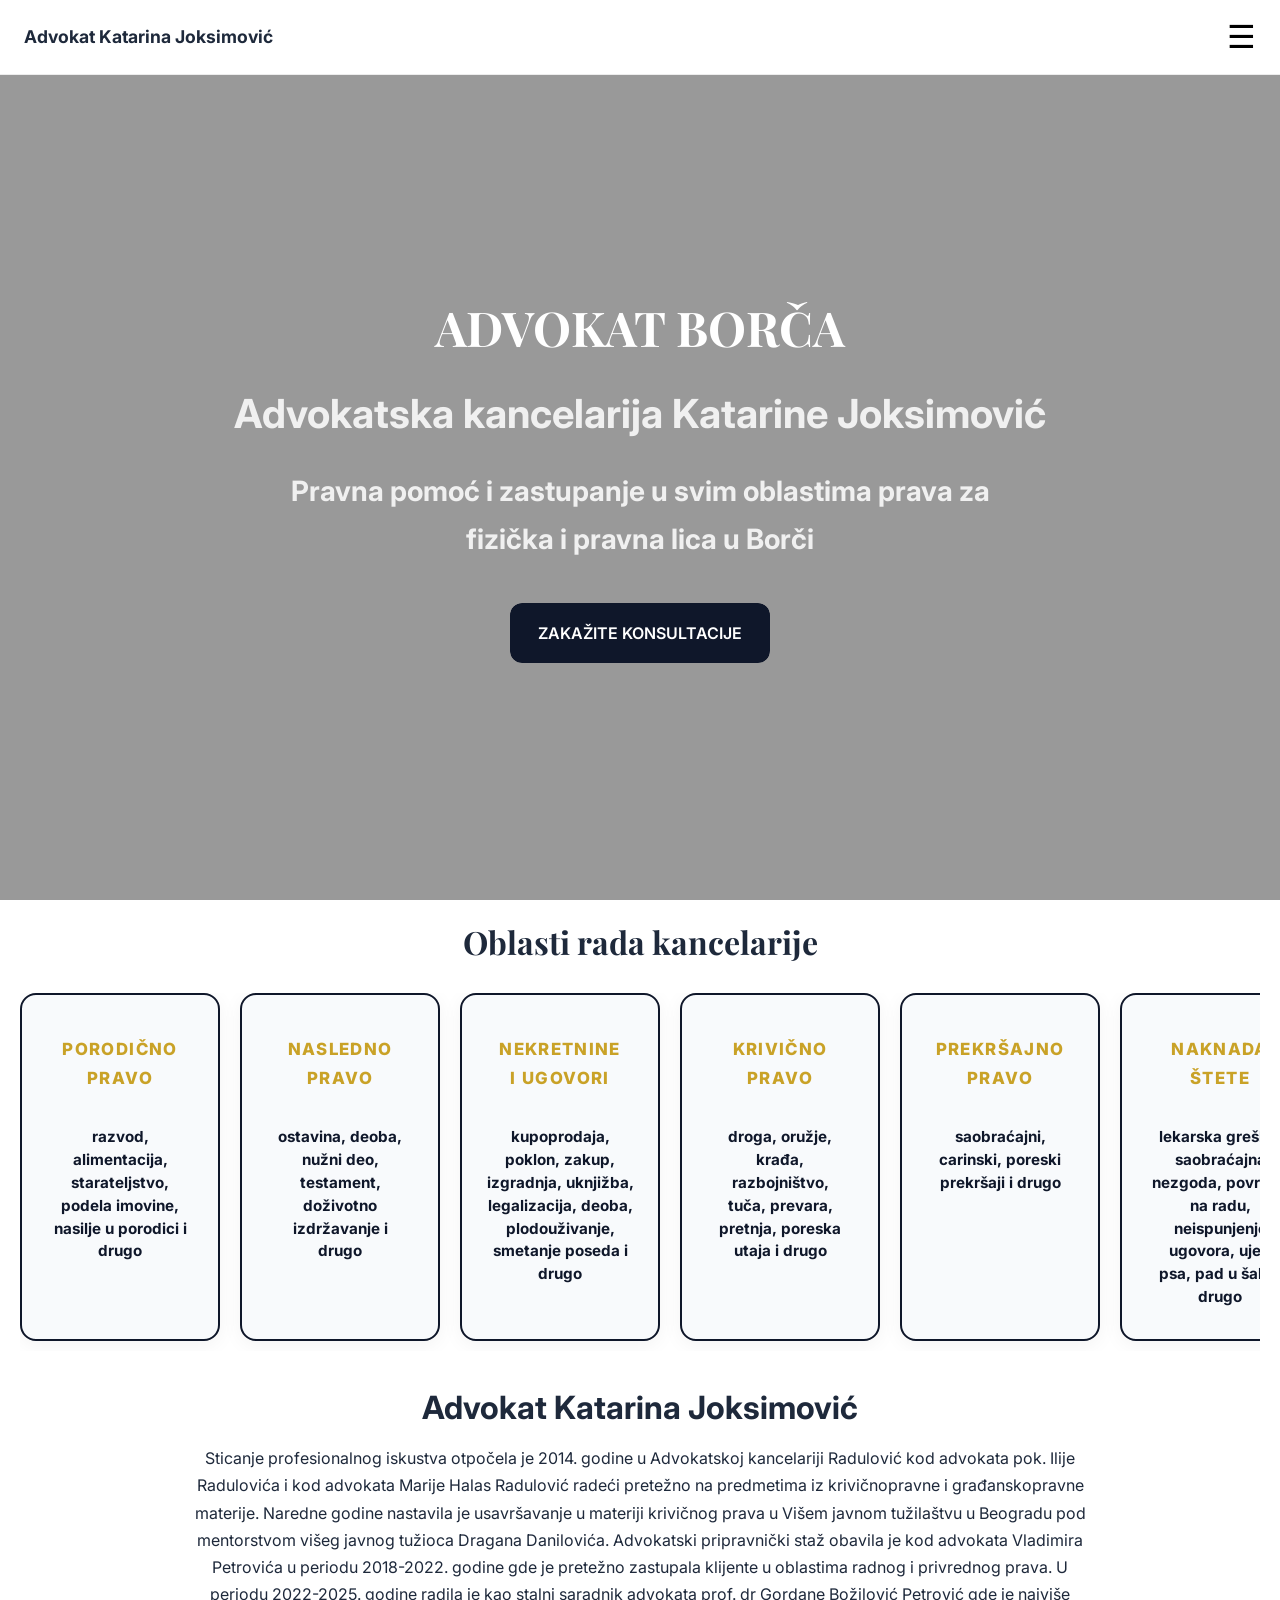
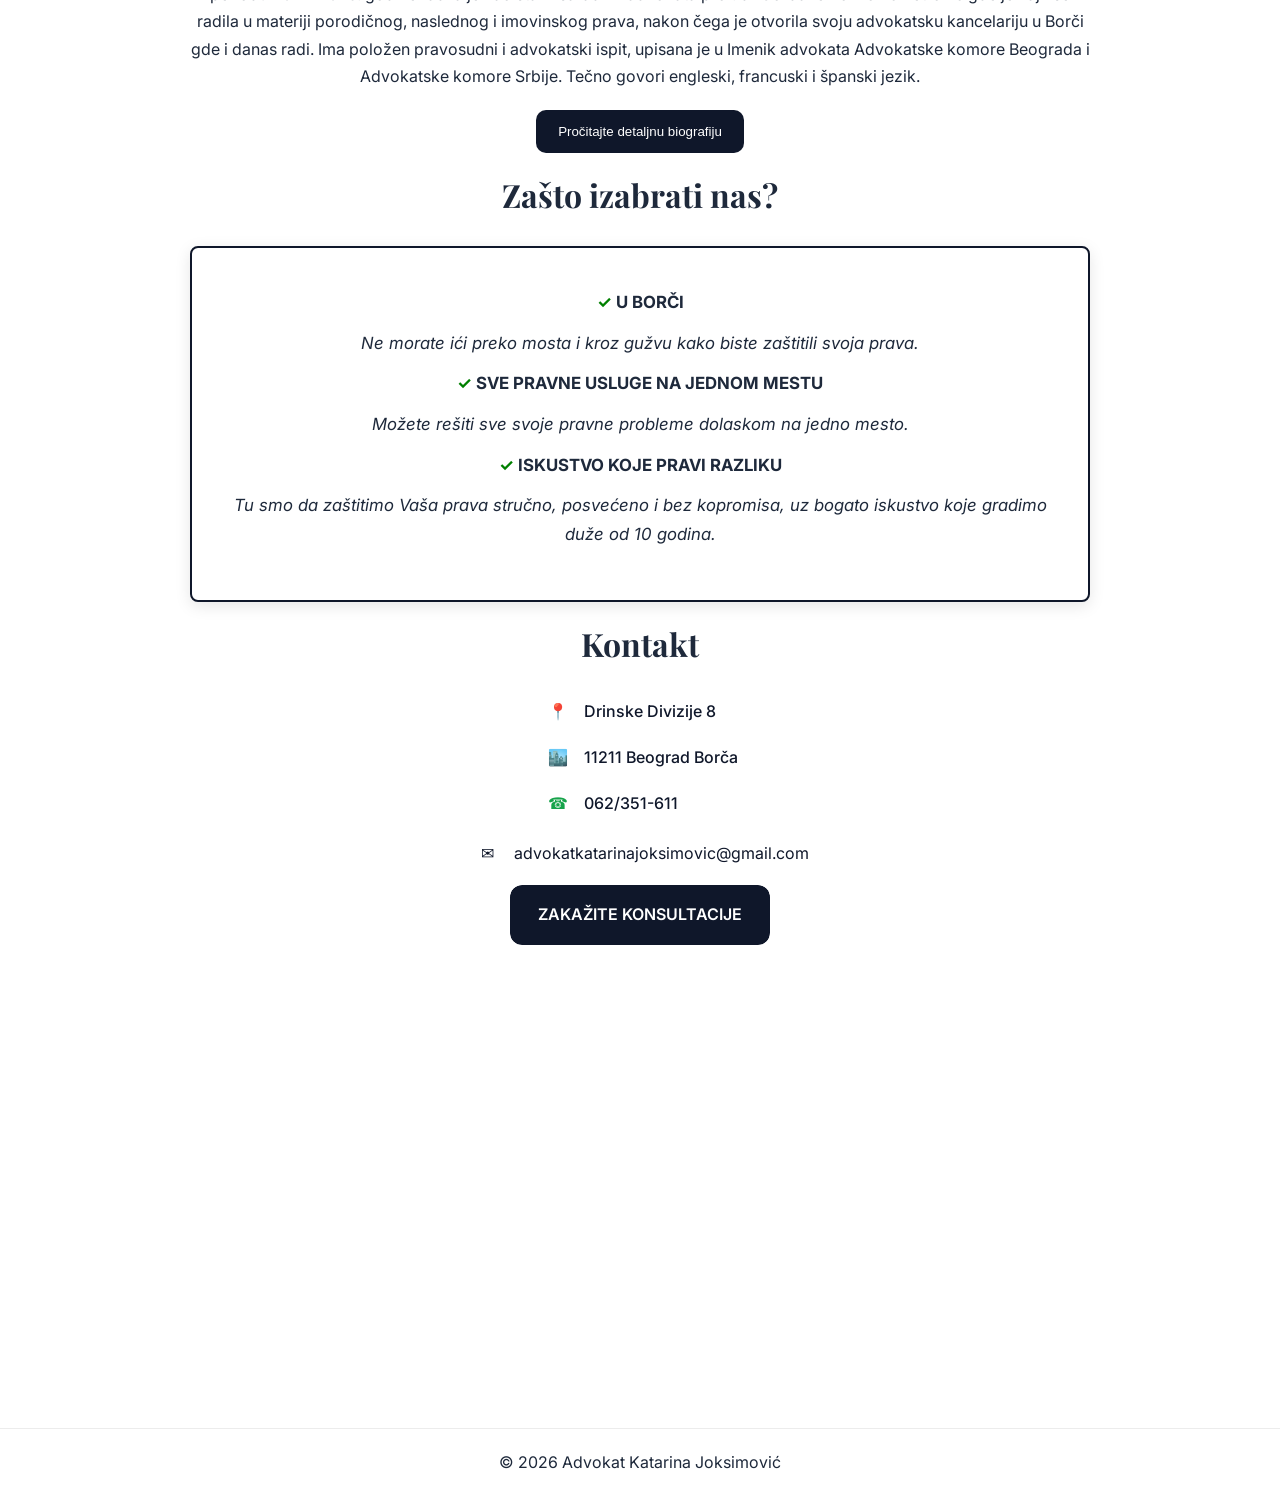
==== commit e9d5ebf4: "text changes" ====
--- a/index.html
+++ b/index.html
@@ -153,7 +153,7 @@
         </h2>
 
         <p>
-Sticanje profesionalnog iskustva otpočela je 2014. godine u Advokatskoj kancelariji Radulović kod advokata pok. Ilije Radulovića i kod advokata Marije Halas Radulović radeći pretežno na predmetima iz krivičnopravne i građanskopravne materije. Naredne godine nastavila je usavršavanje u materiji krivičnog prava u Višem javnom tužilaštvu u Beogradu pod mentorstvom višeg javnog tužioca Dragana Danilovića. Advokatski pripravnički staž obavila je kod advokata Vladimira Petrovića u periodu 2018-2022. godine gde je pretežno zastupala klijente u oblastima radnog i privrednog prava. U periodu 2022-2025. godine radila je kao stalni saradnik advokata prof. dr Gordane Božilović Petrović gde je najviše radila u materiji porodičnog, naslednog i imovinskog prava. Svoju advokatsku kancelariju otvorila je 2025. godine u Borči gde i danas radi. Ima položen pravosudni i advokatski ispit, upisana je u Imenik advokata Advokatske komore Beograda i Advokatske komore Srbije.
+Sticanje profesionalnog iskustva otpočela je 2014. godine u Advokatskoj kancelariji Radulović kod advokata pok. Ilije Radulovića i kod advokata Marije Halas Radulović radeći pretežno na predmetima iz krivičnopravne i građanskopravne materije. Naredne godine nastavila je usavršavanje u materiji krivičnog prava u Višem javnom tužilaštvu u Beogradu pod mentorstvom višeg javnog tužioca Dragana Danilovića. Advokatski pripravnički staž obavila je kod advokata Vladimira Petrovića u periodu 2018-2022. godine gde je pretežno zastupala klijente u oblastima radnog i privrednog prava. U periodu 2022-2025. godine radila je kao stalni saradnik advokata prof. dr Gordane Božilović Petrović gde je najviše radila u materiji porodičnog, naslednog i imovinskog prava, nakon čega je otvorila svoju advokatsku kancelariju u Borči gde i danas radi. Ima položen pravosudni i advokatski ispit, upisana je u Imenik advokata Advokatske komore Beograda i Advokatske komore Srbije.
 
 
 Tečno govori engleski, francuski i španski jezik.
@@ -183,7 +183,7 @@
 Diplomirala je na Pravnom fakultetu Univerziteta u Beogradu kao jedan od najboljih studenata generacije 2013 sa prosečnom ocenom 9,70. Na istom fakultetu, pohađala je i master studije iz oblasti građanskog prava.
 Tri uzastopne godine tokom osnovnih studija bila je dobitnik stipendije za najbolje studente Ministarstva prosvete Republike Srbije, a poslednje godine osnovnih studija i tokom master studija bila je dobitnik  stipendije za najbolje studente ,,Dositeja“ Fonda za mlade talente Republike Srbije. 
 Kao stipendista Pravnog fakulteta, pohađala je sedmodnevnu školu Saveta Evrope na Zlatiboru ,,Human Rights Friendly Judiciary" na engleskom jeziku gde je stekla specijalizovana znanja iz oblasti ljudskih prava i zastupanja pred Evropskim sudom za ljudska prava u Strazburu. U saradnji sa OEBS-om i UNHCR-om, stekla je kliničko pravničko obrazovanje iz ekološkog prava i prava azila. Bila je učesnik i komentator na različitim seminarima i konferencijama na Pravnom fakultetu Univerziteta u Beogradu.
-Sticanje profesionalnog iskustva otpočela je 2014. godine u Advokatskoj kancelariji Radulović kod advokata pok. Ilije Radulovića i kod advokata Marije Halas Radulović radeći pretežno na predmetima iz krivičnopravne i građanskopravne materije. Naredne godine nastavila je usavršavanje u materiji krivičnog prava u Višem javnom tužilaštvu u Beogradu pod mentorstvom višeg javnog tužioca Dragana Danilovića. Advokatski pripravnički staž obavila je kod advokata Vladimira Petrovića u periodu 2018-2022. godine gde je pretežno zastupala klijente u oblastima radnog i privrednog prava. U periodu 2022-2025. godine radila je kao stalni saradnik advokata prof. dr Gordane Božilović Petrović gde je najviše radila u materiji porodičnog, naslednog i imovinskog prava. Svoju advokatsku kancelariju otvorila je 2025. godine u Borči gde i danas radi. Ima položen pravosudni i advokatski ispit, upisana je u Imenik advokata Advokatske komore Beograda i Advokatske komore Srbije.
+Sticanje profesionalnog iskustva otpočela je 2014. godine u Advokatskoj kancelariji Radulović kod advokata pok. Ilije Radulovića i kod advokata Marije Halas Radulović radeći pretežno na predmetima iz krivičnopravne i građanskopravne materije. Naredne godine nastavila je usavršavanje u materiji krivičnog prava u Višem javnom tužilaštvu u Beogradu pod mentorstvom višeg javnog tužioca Dragana Danilovića. Advokatski pripravnički staž obavila je kod advokata Vladimira Petrovića u periodu 2018-2022. godine gde je pretežno zastupala klijente u oblastima radnog i privrednog prava. U periodu 2022-2025. godine radila je kao stalni saradnik advokata prof. dr Gordane Božilović Petrović gde je najviše radila u materiji porodičnog, naslednog i imovinskog prava, nakon čega je otvorila svoju advokatsku kancelariju u Borči gde i danas radi. Ima položen pravosudni i advokatski ispit, upisana je u Imenik advokata Advokatske komore Beograda i Advokatske komore Srbije.
 
 Tečno govori engleski, francuski i španski jezik, a u radu se služi i italijanskim, ruskim i kineskim jezikom koje aktivno uči.
 
